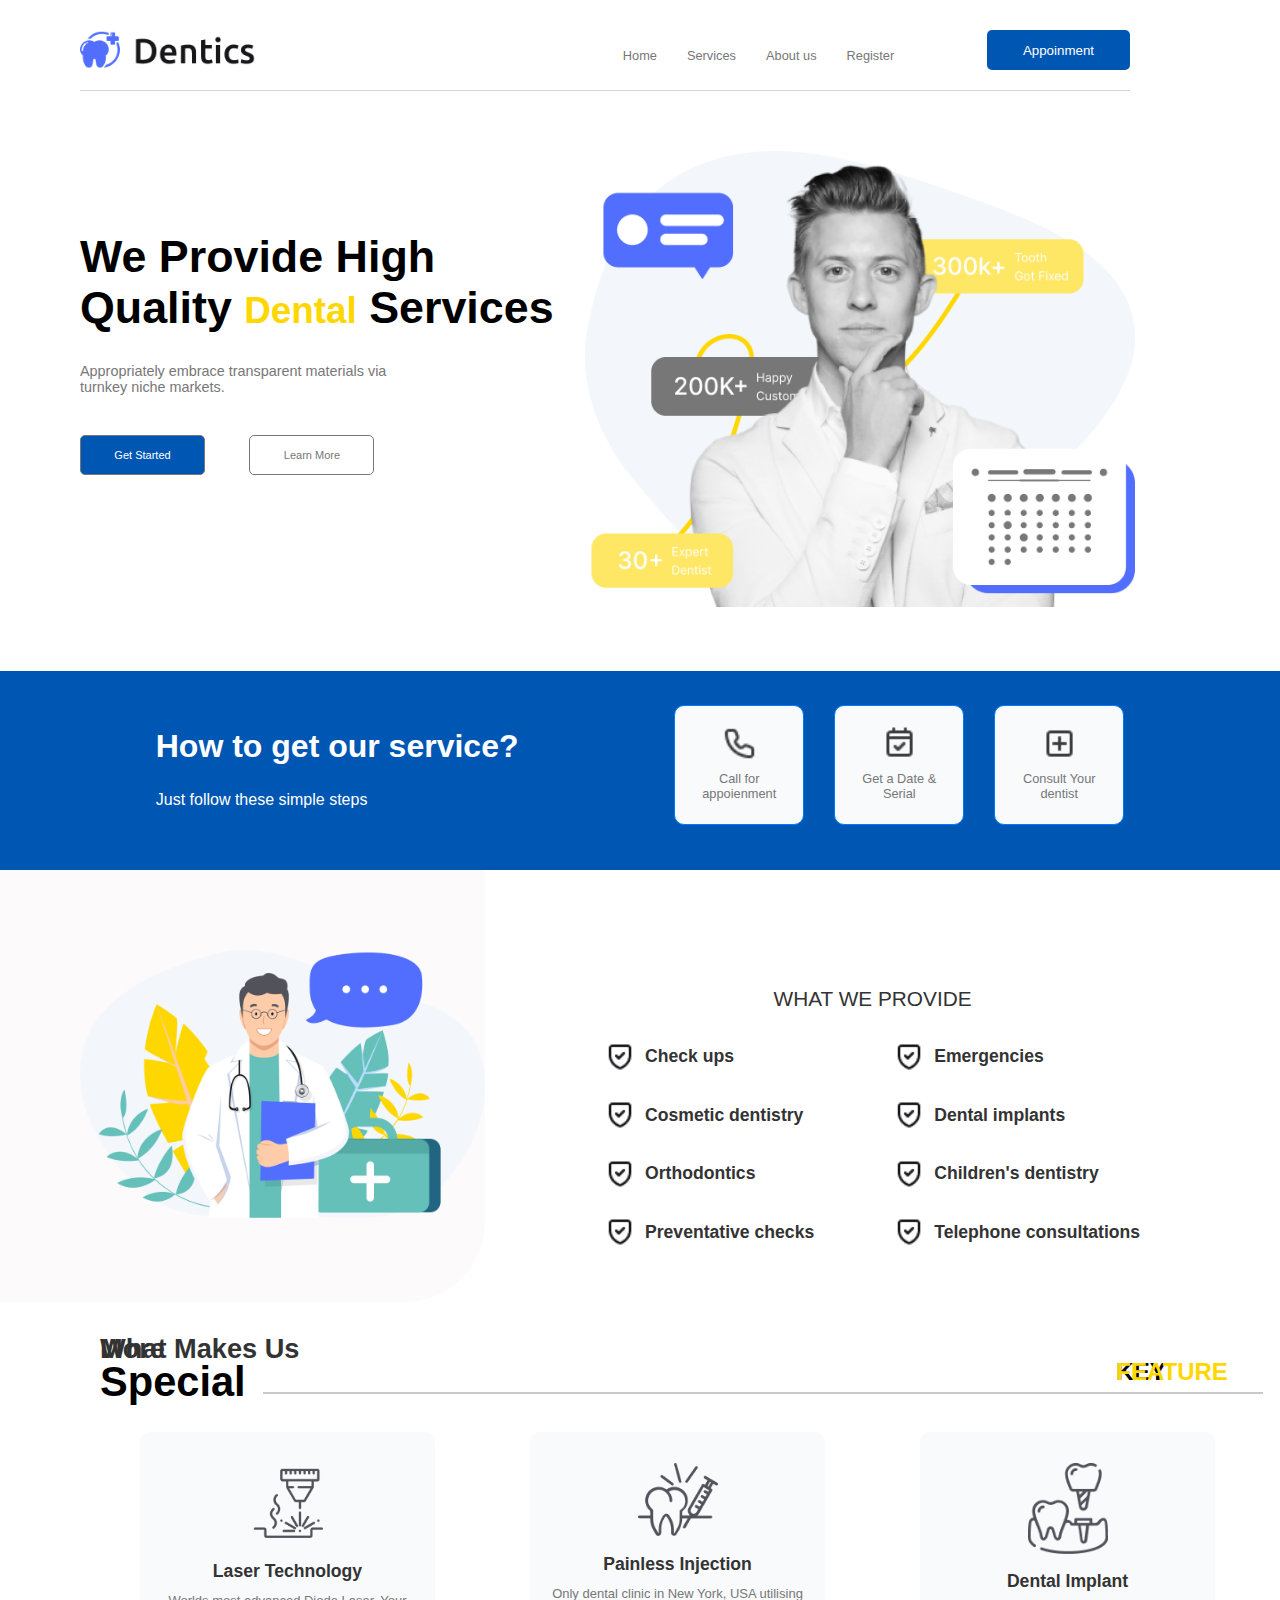
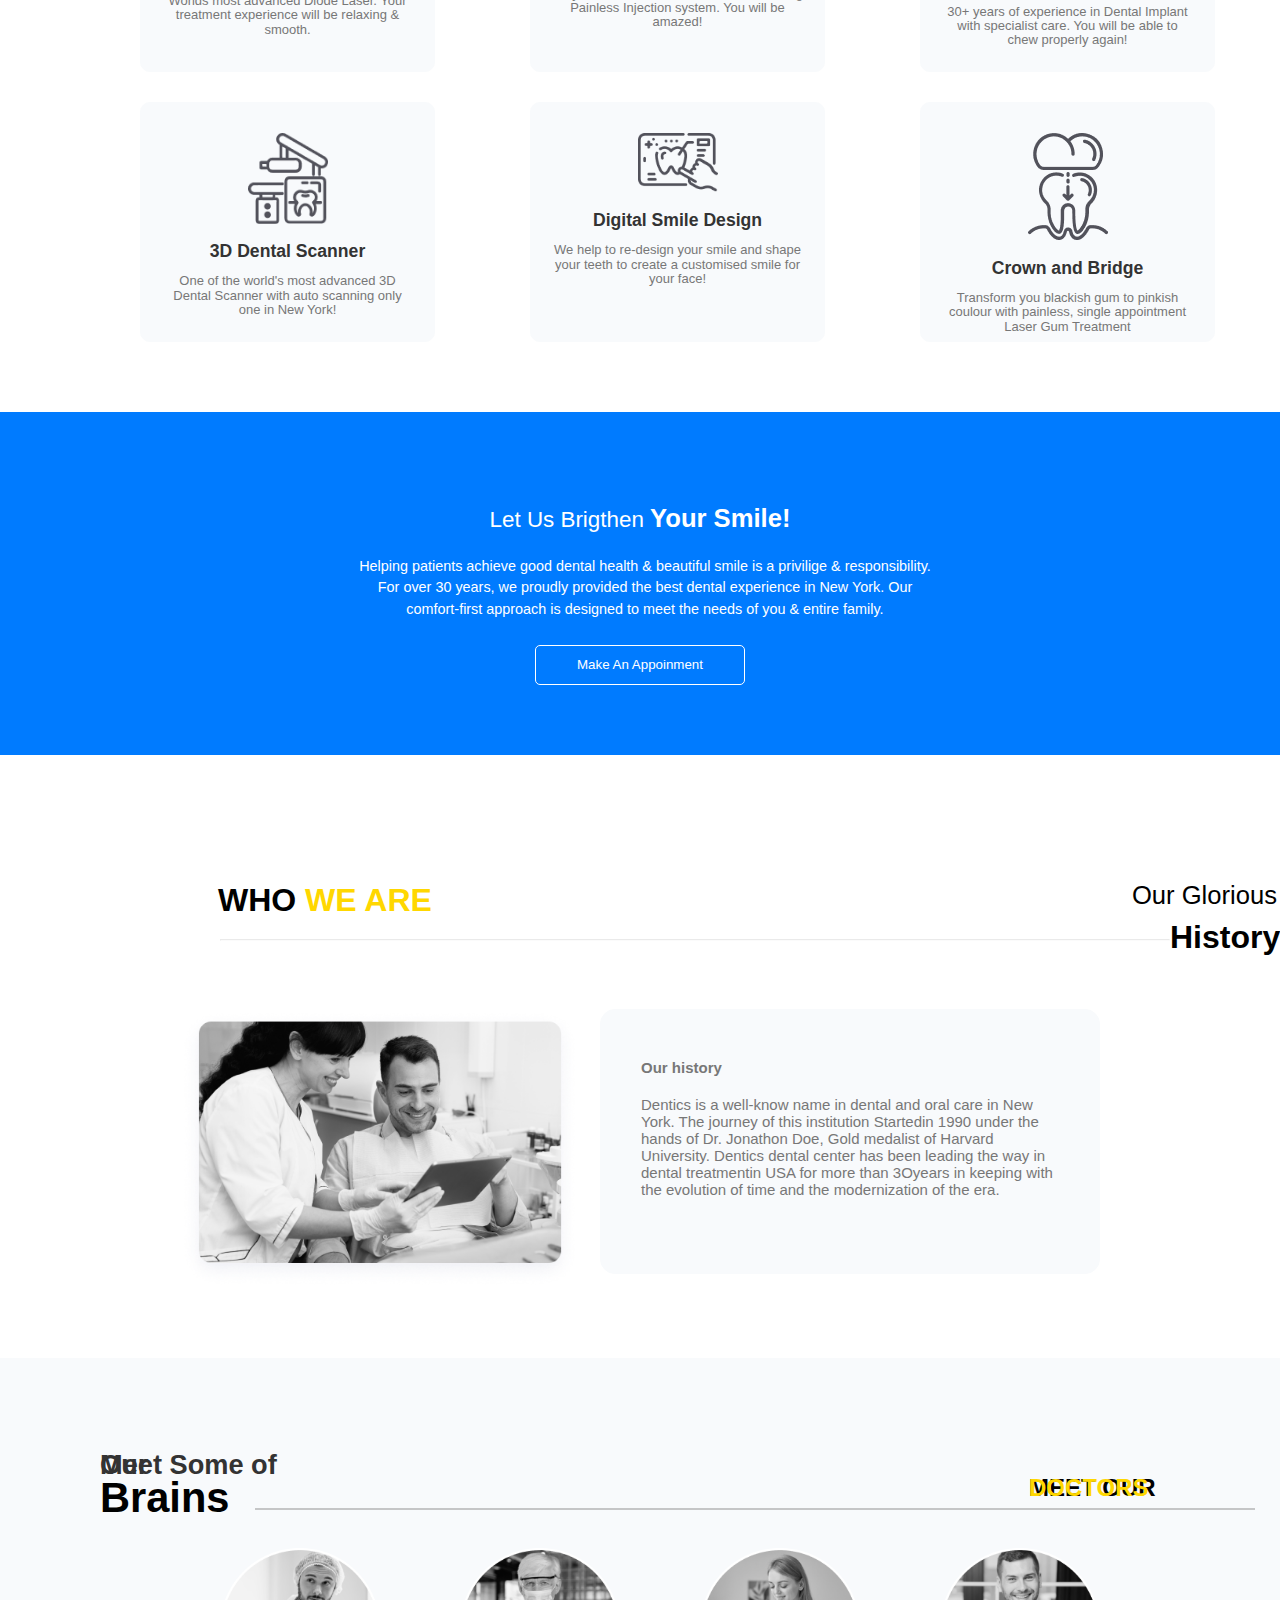
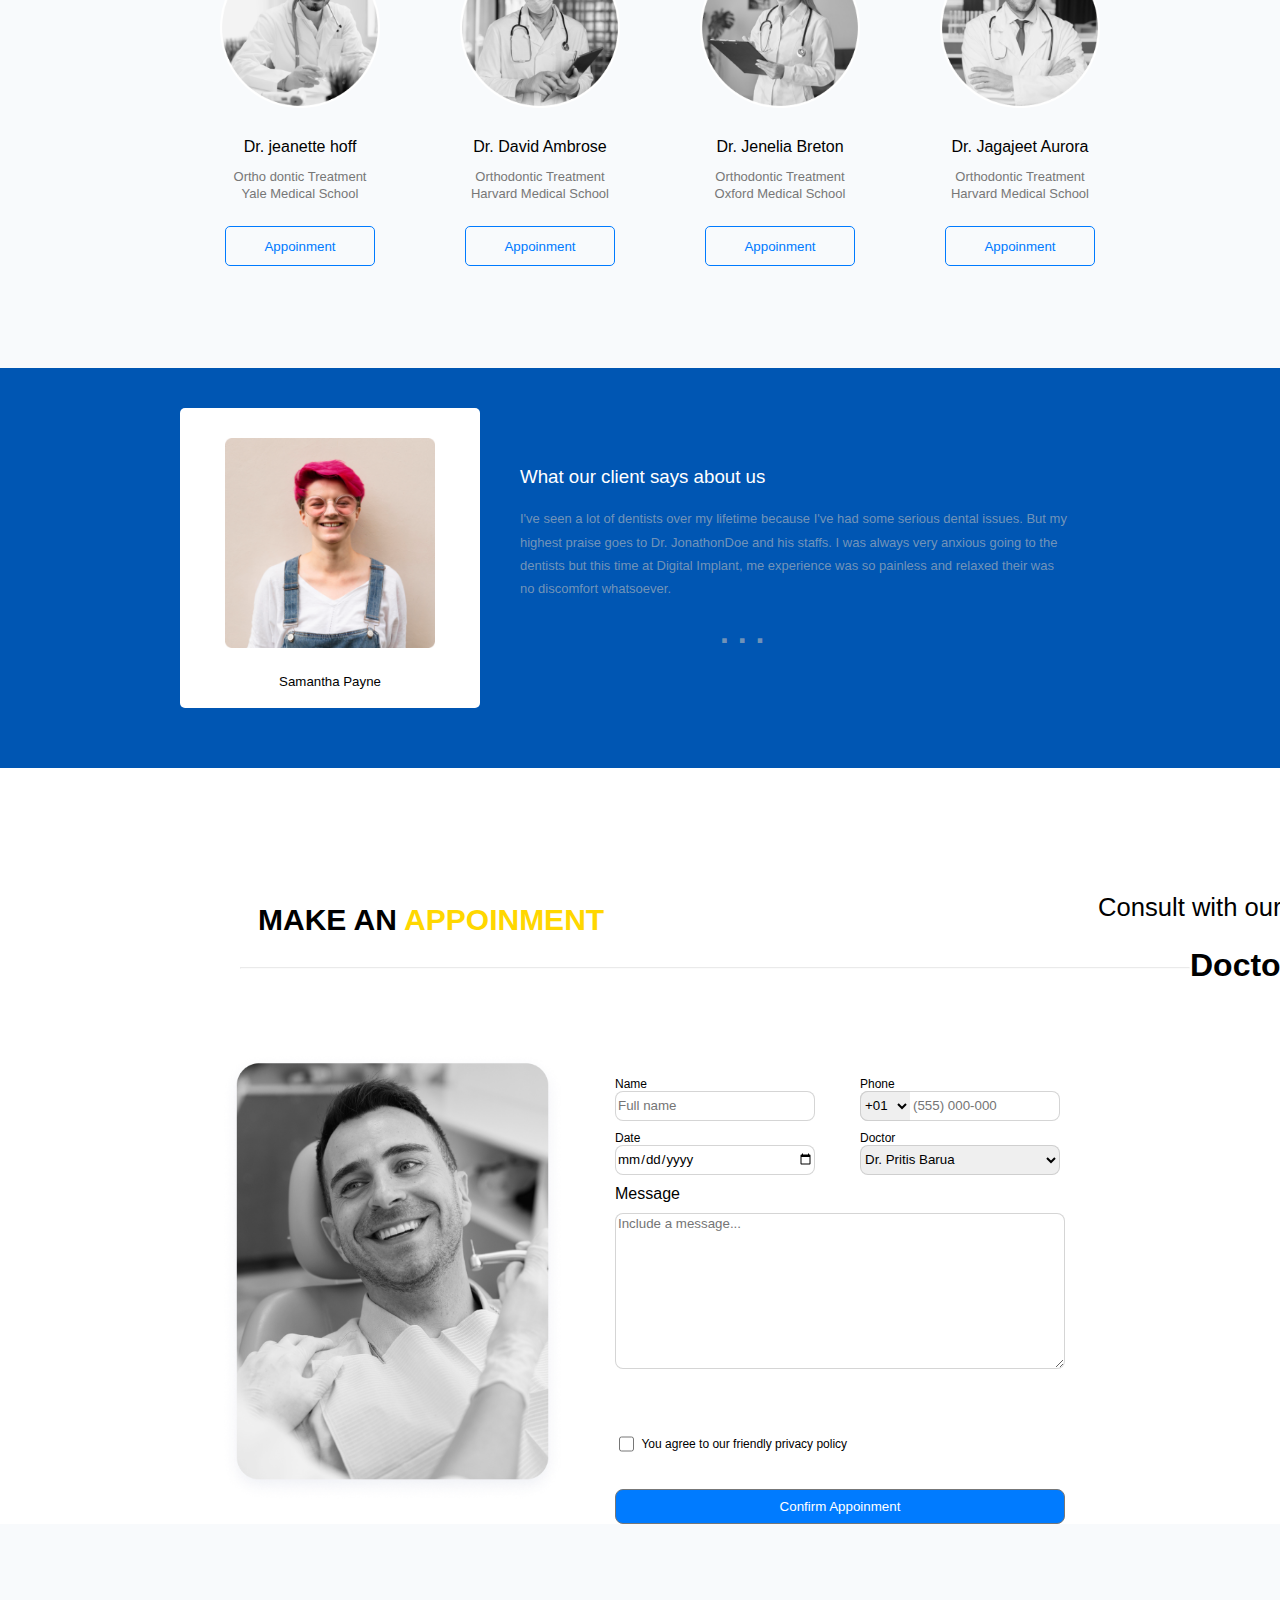
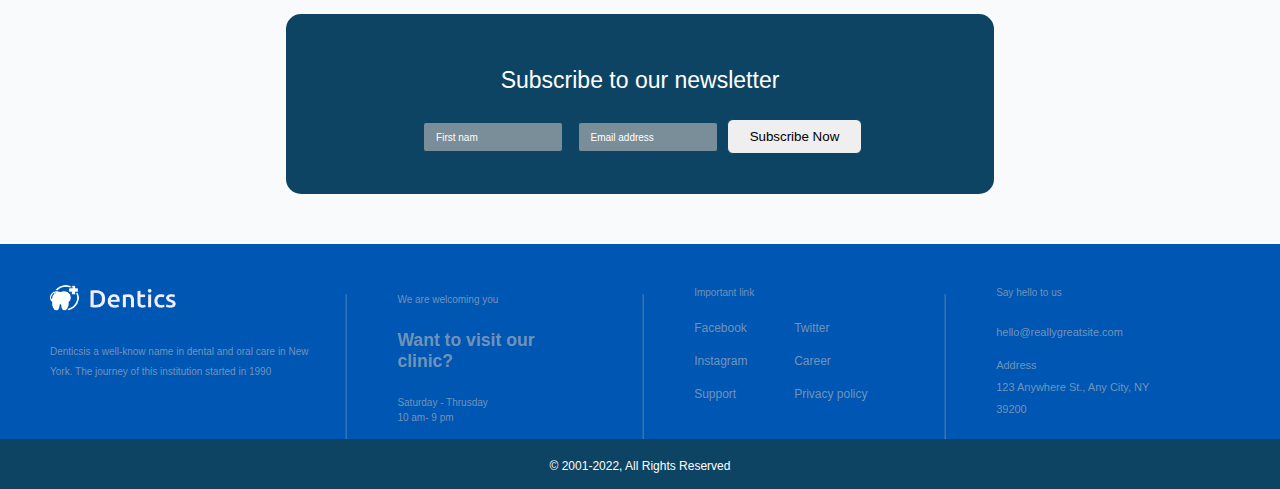
==== index.html @ ba7345a9 "css modified" ====
<!DOCTYPE html>
<html lang="en">
<head>
    <meta charset="UTF-8">
    <meta name="viewport" content="width=device-width, initial-scale=1.0">
    <title>Home</title>
    <link rel="stylesheet" href="CSS/style.css">
</head>
<body>
    <header id="head">
        <nav id="entete">
            <div class="logo">
                <img src="images/Logo.png" alt="">
            </div>
            <ul>
                <li><a href="">Home</a></li>
                <li><a href="">Services</a></li>
                <li><a href="">About us</a></li>
                <li><a href="">Register</a></li>
            </ul>
            <button class="appoienment">Appoinment</button>
        </nav>
    </header> 

    <section id="service">
        <div class="left">
            <h1>
                We Provide High <br> Quality <span>Dental</span> Services
            </h1>
            <p>Appropriately embrace transparent materials via <br>turnkey niche markets.</p>
            <div class="bttn">
                <button>Get Started</button>
                <button>Learn More</button>
            </div>
        </div>
        <div class="right">
            <img src="images/illustrationss.png" alt="">
        </div>
    </section>  

     <section id="get-service">
        <div class="title">
            <h2>How to get our service?</h2>
            <p>Just follow these simple steps</p>

        </div>
        <div class="links">
            <div><img src="images/Call.png" ><a href="">Call for appoienment</a></div>
            <div><img src="images/Date.png" ><a href="">Get a Date & Serial</a></div>
            <div><img src="images/Doctor-Consult.png" ><a href="">Consult Your dentist</a></div>
            
        </div>
    </section> 

    <section id="Provide">
        <div class="img">
            <img src="images/doctor.png" alt="">
        </div>
        
        <div class="provide">
            <h2>WHAT WE PROVIDE</h2>
            <div class="list">
                 <div class="element1"> <img src="/images/shield.png" ><p >Check ups</p></div>

               <div class="element2"><img src="/images/shield.png" ><p >Cosmetic dentistry</p></div>

               <div class="element3"><img src="/images/shield.png" alt=""><p >Orthodontics</p></div>

               <div class="element4"><img src="/images/shield.png" alt=""><p >Preventative checks</p></div>

               <div class="element5"><img src="/images/shield.png" alt=""><p >Emergencies</p></div>

               <div class="element6"><img src="/images/shield.png" alt=""> <p >Dental implants</p></div>
               <div class="element7"><img src="/images/shield.png" alt=""><p > Children's dentistry</p></div>
               <div class="element8"> <img src="/images/shield.png" alt=""><p >Telephone consultations</p></div>
                
            </div>
             
                
            
        </div>
    </section>  
 
    <section id="special">

        <div class="text">
            <h3>
                What Makes Us More
            </h3>
            <h2>
                KEY <span>FEATURE</span>
            </h2>

            </div>
            <div class="specials">
                <h3>
                    Special
                </h3> 
                <hr class="line"></hr>
            
            </div>
        
        </div> 
         <div class="elements" >
            <div class="tem item1">
                <img src="/images/laser.png" alt="">
                <h6>Laser Technology</h6>
                <p>Worlds most advanced Diode Laser.
                    Your treatment experience will be relaxing & smooth.
                </p>
            </div>
            <div class="tem item2">
                <img src="/images/painless.png" alt="">
                <h6>Painless Injection</h6>
                <p>Only dental clinic in New York, USA utilising Painless Injection system. You will be amazed! </p>
            </div>
            <div class="tem item3">
                <img src="/images/dental_implant.png" alt="">
                <h6>Dental Implant</h6>
                <p>30+ years of experience in Dental Implant with specialist care. You will be able to chew properly again!</p>
            </div>
            <div class="tem item4">
                <img src="/images/dental_scanner.png" alt="">
                <h6>3D Dental Scanner</h6>
                <p>One of the world's most advanced 3D Dental Scanner with auto scanning only one in New York!</p>
            </div>
            <div class=" tem item5">
                <img src="/images/digital_smile_design.png" alt="">
                <h6>Digital Smile Design</h6>
                <p>We help to re-design your smile and shape your teeth to create a customised smile for your face!</p>
            </div>
            <div class="tem item6">
                <img src="/images/crown.png" alt="">
                <h6>Crown and Bridge</h6>
                <p>Transform you blackish gum to pinkish coulour with painless, single appointment Laser Gum Treatment</p>
            </div>
        
    </section>  

 <section id="smile">
        <h3>Let Us Brigthen <span>Your Smile!</span></h3>
        <div class="">
            <p>
            Helping patients achieve good dental health & beautiful smile is a privilige & responsibility. For over 30 years, we proudly provided the best dental experience in New York. Our comfort-first approach is designed to meet the needs of you & entire family.
        </p>
        </div>
        
        <button>Make An Appoinment</button>
    </section> 
     <section id="history">
        <div class="title-hitory">
            <div class="first">
                <h2>WHO <span>WE ARE</span></h2>
                 <h3>Our Glorious </h3>
            </div>
            <div class="second">
                <hr/>
                <h3>
                 History
                </h3>
            </div>
            
        </div>
        <div class="our-history">
            <img src="/images/Close_up_smiley_patient_at_appointment.png" alt="">
            <div class="our">
                <h4>Our history</h4>
                <p>Dentics is a well-know name in dental and oral care in New York. The journey of this institution Startedin 1990 under the hands of Dr. Jonathon Doe, Gold medalist of Harvard University. Dentics dental center has been leading the way in dental treatmentin USA for more than 3Oyears in keeping with the evolution of time and the modernization of the era.</p>
            </div>
        </div>
    </section> 

   <section id="meet">
        <div id="special">
             <div class="text">
                <h3>
                    Meet Some of Our
                </h3>
                <h2 >
                    MEET OUR <span>DOCTORS</span>
                </h2>

        </div>
        <div class="specials">
             <h3>
                Brains
            </h3> 
            <hr class="line"></hr>
        </div>


        </div>
          
        <div class="doctor">
           <div> <img src="/images/Doctor01.png" alt="Dr. jeanette    hoff">
                <h5>Dr. jeanette    hoff</h5>
                <p>Ortho
                    dontic Treatment Yale Medical School</p>
                <button>Appoinment</button>
             </div>
             <div>
                 <img src="/images/Doctor02.png" alt="Dr. David Ambrose">
                 <h5>Dr. David Ambrose</h5>
                 <p>Orthodontic Treatment
                    Harvard Medical School
                 </p>
                 <button>Appoinment</button>

             </div>
             <div>
                <img src="/images/Doctor03.png" alt="Dr. Jenelia Breton">
                <h5>Dr. Jenelia Breton</h5>
                <p>
                    Orthodontic Treatment
                   Oxford Medical School 
                </p>
                <button>Appoinment</button>
             </div>
                <div>
                    <img src="/images/Doctor04.png" alt="Dr. Jagajeet Aurora">
                    <h5>Dr. Jagajeet Aurora</h5>
                    <p>
                        Orthodontic Treatment
                    Harvard Medical School
                    </p>
                    <button>Appoinment</button>
                </div>
            
        </div>
    </section> 
 
    <section id="client-says">
        <div class="image">
             <img src="/images/customer.png" alt="">
             <h5>Samantha Payne</h5>
        </div>
        <div class="desc">
            <h3>What our client says about us</h3>
            <p>
                I've seen a lot of dentists over my lifetime because I've had some serious dental issues. But my highest praise goes to Dr. JonathonDoe and his staffs. I was always very anxious going to the dentists but this time at Digital Implant, me experience was so painless and relaxed their was no discomfort whatsoever.
            </p>
            <span>. . .</span>
        </div>
       
    </section> 

     <section id="consult">
        <div id="history">
            <div class="title-hitory">
                <div class="first">
                    <h2
                    >MAKE AN <span>APPOINMENT</span></h2>
                     <h3>Consult with our </h3>
                </div>
                <div class="second">
                    <hr/>
                    <h3>
                     Doctor
                    </h3>
                </div>
                
            </div>
        
        </div> 

        <div class="consult-content">
            <img src="/images/contact.png" alt="">
            <form >
                <div>
                    <div>
                        <label for="name">Name</label>
                <input type="text" id="name" name="name" required placeholder="Full name">
                    </div>
                    <div>
                         <label for="phone">Phone</label>
                        <select class="tel">
                            <option value="+01" >+01</option>
                            <input type="tel" name="phone" id="phone" placeholder="(555) 000-000">
                        </select>
                    </div>
                    <div>
                        <label for="date">Date</label>
                        <input type="date" id="date" name="date" required>
                    </div>
                    <div><label for="doctor">Doctor</label>
                <select name="doctor" id="doctor">
                    <option value="Dr. Pritis Barua">Dr. Pritis Barua</option>
                </select>
            </div>
        </div>
                
                <label for="message">Message</label>
                <textarea name="message" id="message" cols="30" rows="10" placeholder="Include a message..."></textarea>
                <div class="policy">
                    <input type="checkbox" id="policy" name="policy">
                    <label for="policy">You agree to our friendly privacy policy</label>
                </div>
                
                <button>Confirm Appoinment</button>
                
            </form>
        </div>

    </section> 

    <section id="subscribe">
        <div class="subscribe">
            <h3>
                Subscribe to our newsletter
            </h3>
            <form >
                <input type="text" id="first-name" name="first-name" required placeholder="First nam">
                <input type="email" id="email" name="email" required placeholder="Email address">
                <button>Subscribe Now</button>
            </form>
        </div>
    </section> 
    <section id="foot">
        <div class="info">
            <div class="info-one">
                <img src="/images/Logo.png" />
                <p>Denticsis a well-know name in dental and oral care in New York. The journey of this institution started in 1990</p>
            </div>
            <hr/>
            <div class="info-two">
                <p>We are welcoming you</p>
                <h4>Want to visit our clinic?</h4>
                <p>Saturday - Thrusday <br> 10 am- 9 pm</p>
            </div>
            <hr>
            <div class="info-three">
                <h6>Important link</h6>
                <div class="linkss">
                    <a href="#">Facebook</a>
                    <a href="#">Twitter</a>
                    <a href="#">Instagram</a>
                    <a href="#">Career</a>
                    <a href="#">Support</a>
                    <a href="#">Privacy policy</a>
                </div>
            </div>
            <hr>
            <div class="info-fort">
                <h6>Say hello to us</h6>
                <p>hello@reallygreatsite.com</p>
                <p>
                    Address <br>
                    123 Anywhere St., Any City, NY 39200
                </p>
            </div>
        </div>
       
    </section>
    <footer class="foote">
                <p>© 2001-2022, All Rights Reserved</p>
    </footer>  
</body>
</html>
---- CSS/style.css ----
:root{
    --primary: #007bff;
    --lightprimary: #0056b3;
    --white: #ffffff;
    --silver: #bcbcbc9e;
    --defaultLinkColor: #333;
    --yellow: #FFD700;
    --muted: #777777;
    --whiteBG: #F8FAFC;
}

*{
    font-family: sans-serif;
    font-weight: 300;
    box-sizing: border-box;
    
}
a{
    text-decoration: none;
    
}
li{
    list-style: none;
}
body{
    overflow-x: hidden;
    margin:0;
    overflow-y: scroll;
} 
#head{
    border-bottom: 1px solid var(--silver);
    margin-right:150px ;
    margin-left: 80px;
}
#entete{
    
    display: flex;
    justify-content: space-between;
    margin-top: 30px;
    margin-bottom: 10px;
    
}

#entete .logo img{
    width: 180px;
}
#entete ul{
    margin-left: 200px;
    display: flex;
    
}

#entete ul li{
    
    margin-left: 30px;
}
#entete ul li a{

    font-size: 0.8rem;
    color: var(--muted);
}

#entete button{
    border: #007bff;
    height: 40px;
    border-radius: 5px ;
    width: 143px;
    color: var(--white);
   background-color: var(--lightprimary);
    
}

#entete button:hover{
    background-color:var(--primary) ;
    cursor: pointer;
}
/* #entete ul li a:visited{
    color: var(--lightprimary);
} */

#service{
    display: flex;
    margin-bottom: 60px;
    margin-top: 60px;
}

#service .left{
    margin-left: 80px;
    width: 50%;
    margin-top: 50px;
    
}
#service .left h1{
    font-family: Arial, Helvetica, sans-serif;
    font-size: 2.8rem;
    font-weight: bold;
    flex-wrap: wrap;
    margin-bottom: 30px;
   
}
#service .left h1 span{
    color: var(--yellow);
    font-family: Arial, Helvetica, sans-serif;
    font-size: 2.3rem;
    font-weight: bold;
    
}
#service .left  p{
    font-size: 0.9rem;
    color: var(--muted);
    margin-bottom: 40px;
}

#service .left .bttn button{
    width: 125px;
    height: 40px;
    margin-right: 40px;
    border-radius: 5px;
    border: 1px solid var(--muted);
}
#service .left .bttn button:first-child{
    background-color: var(--lightprimary);
    color: var(--white);
    font-size: 11px;
}
#service .left .bttn button:last-child{
    background-color: var(--white);
    font-size: 11px;
    color: var(--muted);
}
#service .right img{
    width: 550px;

}
#service .right {
    margin-right: 145px;
}
#service .left .bttn button:hover{
    background-color: var(--primary);
    cursor: pointer;
}
#service .left .bttn button:last-child:hover{
    color: var(--white);
    
}

#get-service{
   
    background-color: var(--lightprimary);
    margin: 0;
    width: 100%;
    display: flex;
    padding: 30px;
    justify-content: space-evenly;
    
    
}

#get-service .title{
    color: var(--white);
    left: 80px;
}

#get-service .title h2{
    font-size: 2rem;
    font-weight: bold;
}

#get-service .links {
    margin-top:4px ;
    display: flex;
    margin-bottom: 15px;
}
#get-service .links div{
    display: flex;
    flex-direction: column;
    position: relative;
    background-color: var(--whiteBG);
    border: 1px solid var(--primary);
    height: 120px;
    padding: 20px;
    width: 130px;
    margin-left: 30px;
    border: 1px solid var(--primary);
    border-radius: 10px;
    
    
}
#get-service .links div:hover{
    background-color: #c4cad1;
    cursor: pointer;
    
}

#get-service .links div img{
    width: 35px;
    align-self: center;
    margin-bottom: 10px;
}
#get-service .links div a{
    font-size: 0.8rem;
    text-align: center;
    color: var(--muted);
    
}

#Provide{
    display: flex ;
    
}
#Provide .img{
    
    background-color: #fcfafa;
    padding-top: 80px;
    
    padding-bottom: 80px;
    border-bottom-right-radius: 80px;
}

#Provide .img img{
   width: 405px;
   margin-left: 80px;
}
#Provide .list{
    display: grid;
    grid-template-columns: repeat(2, fr);
    grid-template-rows: repeat(4, fr);
    column-gap: 80px;
    row-gap: 10px;
}
.element1{
    grid-column: 1;
    grid-row: 1;
}
.element2{
    grid-column: 1;
    grid-row: 2;
}
.element3{
    grid-column: 1;
    grid-row: 3;
}
.element4{
    grid-column: 1;
    grid-row: 4;
}

.element5{
    grid-column: 2;
    grid-row: 1;
}
.element6{
    grid-column: 2;
    grid-row: 2;
}
.element7{
    grid-column: 2;
    grid-row: 3;
}
.element8{
    grid-column: 2;
    grid-row: 4;
}
.provide{
    margin-left: 120px;
    margin-top: 100px;
}
.provide h2{
    text-align: center;
    font-size: 1.3rem;
    font-weight: 450;
    color: var(--defaultLinkColor);
}
.provide .list div{
    display: flex;
    
}
.provide .list div img{
    width: 30px;
    height: 30px;
    margin-top: 13px;
    
}
.provide .list div p{
    margin-left: 10px;
    margin-bottom: 10px;
    font-weight: 550;
    font-size: 1.1rem;
    color: var(--defaultLinkColor);
    
}


#special{
    
    line-height: 0;
    margin: 20px 0px 0 100px ;
}
#special .text h3{
    margin-bottom: 0;
    font-size: 1.7rem;
    font-weight: 550;
    color:var(--defaultLinkColor) ;
}

#special .text{
    position: relative;
    display: flex;
    padding-bottom: 0;
    
}
#special .text h2{
    font-weight: bold;
    margin-left: 750px;
    margin-top: 50px;
    margin-bottom: 0;
}
#meet #special .text h2{
    margin-left: 698px;
}
#special .text h2 span{
    color: var(--yellow);
    font-weight: bold;
}

#special .specials{
    display: flex;
    flex-direction: row;
} 


 #special  .line{
    position: relative;
    border: 1px solid var(--muted);
    opacity: 0.4;
    width: 1000px;
    
    
    margin-top: 20px;
    z-index: 1000;
    height: 1px;
    
}
.specials h3{
    font-weight: bold;
    margin-top: 10px;
    margin-bottom: 50px;
    font-size: 2.6rem;
   
} 


.elements{
    display: grid;
    grid-template-columns: repeat(3, 1fr);
    grid-template-rows: repeat(2, 1fr);
    column-gap: 30px;
    row-gap: 30px;
    margin-left: 40px;
    margin-bottom: 70px;
}
.elements .tem{
    border: 1px solid var(--whiteBG);
    background-color: var(--whiteBG);
    border-radius: 10px;
    text-align: center;
    padding: 20px;
    width: 295px;
    height: 240px;
    line-height: 1.1;
}
.elements .tem img{
    width: 80px;
    margin-top: 10px;
    

}
.elements .tem h6{
    font-weight: 600;
    font-size: 1.1rem;
    color: var(--defaultLinkColor);
    margin: 9px;
    margin-top: 15px;

}

.elements .tem p{
    font-size: 13px;
    color: var(--muted);
}

#smile{
    background-color: var(--primary);
    margin: 0;
    text-align: center;
    padding: 70px;
}

#smile h3{
    font-size: 1.4rem;
    color: var(--white);
    font-weight: 200;
}
#smile h3 span{
    font-size: 1.6rem;
    font-weight: bold;
}
#smile div{
     
     width: 590px;
    margin-left: 280px;
}

#smile p{
    line-height: 1.5;
    font-size: 0.9rem;
    color: var(--white);
}
#smile button{
    color: var(--white);
    height: 40px;
    width: 210px;
    border: 1px solid var(--white);
    background-color: var(--primary);
    border-radius: 5px;
    margin-top: 10px;
}
#smile button:hover{
    background-color: var(--lightprimary);
    cursor: pointer;
}
#history{
    margin: 100px 0 0px 80px;
    margin-bottom: 70px;
}
#history hr{
    margin-left: 140px;
    margin-top: 20px;
    margin-bottom: 20px;
    width: 950px ;
    height: 2px;
}

.title-hitory{
    margin-bottom: 0;
}
.title-hitory .first{
    margin-left: 138px;
    margin-bottom: 0;
    display: inline-flex;
    
    justify-content: space-between;
}
.title-hitory .first span{
    color: var(--yellow);
    font-weight: 600;
}
.title-hitory .first h2{
    font-size: 2rem;
    font-weight: 600;
    margin-bottom:0 ;
    
}
.title-hitory .first h3{
   font-size: 1.6rem;
    margin-bottom: 0;
    margin-left: 700px;
}
.title-hitory .second{
    display: inline-flex;
    margin-bottom: 0;
    height: 90px;
   
}
.title-hitory .second h3{
    margin-top: 0;
    margin-bottom: 180px;
    font-size: 2rem;
    font-weight: 600;
    position: relative;
}

.our-history{
    display: flex;
    
    justify-content: space-evenly;
}
.our-history img{
    width: 400px;
}

.our-history .our{
    border: 1px solid var(--whiteBG);
    padding: 40px;
    padding-top: 30px;
    background-color: var(--whiteBG);
    width: 500px;
    border-radius: 15px;
    height: 265px;
    position: relative;
   right: 80px;
   
}
.our-history .our h4{
    font-weight: 600;
}

.our-history .our{
    font-size: 15px;
    color: var(--muted);
}
#meet{
    background-color: var(--whiteBG);
    height: 500px;
    padding-top: 60px;
    padding-bottom: 550px;
}

#meet .doctor{
    display: flex;
    margin-left: 140px;
    margin-right: 130px;

}

#meet .doctor div{
    text-align: center;
    width: 160px;
    margin-left: 80px;
    
}

#meet .doctor div img{
    width: 160px;
}

#meet .doctor div h5{
    font-size: 1rem;
    margin-bottom: 0;
}
#meet .doctor div p{
    font-size: 13px;
    color: var(--muted);
    line-height: 1.3;
}

#meet .doctor div button{
    color: var(--primary);
    height: 40px;
    width: 150px;
    border: 1px solid var(--primary);
    background-color: var(--whiteBG);
    border-radius: 5px;
    margin-top: 10px;
}
#meet .doctor div button:hover{
    background-color: var(--lightprimary);
    color: white;
}

#client-says{
    background-color: var(--lightprimary);
    margin: 0;
    display: flex;
    height: 400px;
    padding-top: 40px;
    padding-left: 180px;
    padding-right: 130px;
}
#client-says .image{
    text-align: center;
    padding: 30px;
    background-color: var(--white);
    width: 300px;
    height: 300px;
    border-radius: 5px;
}
#client-says div img{
    width: 210px;
}

#client-says .desc{
    width: 550px;
    margin-left: 40px;
    color: var(--white);
    margin-top: 40px;
}
#client-says .desc p{
    line-height: 180%;
    font-size: small;
    color: var(--silver);
}
#client-says .desc span{
    position: relative;
    margin-left:200px;
    font-size: 2rem;
    font-weight: 600;
    color: var(--silver);
}
.tittle .text{
    display: flex;
    justify-content: space-between;
}
#consult{
    margin-left: 100px;
}
#consult #history{
    margin-left: 0px;
    margin-bottom: 0;
}

#consult .first h2{
    font-size: 30px;
    margin-left: 10px;
    margin-bottom: 0;
    padding: 10px;
    width: 450px;
}
#consult .first h3{
    margin-left: 400px;
    width: 280px;
    margin-bottom: 0;
    margin-right: 50px;
}

.consult-content{
    margin-top: 0;
    display: flex;
    margin-left: 120px;
    
    
}

.consult-content img{
    width: 345px;
    height: 450px;
    margin-top: 15px;
}

.consult-content form{
    display: flex;
    flex-direction: column;
    margin-left: 50px;
    margin-top: 40px;
}

.consult-content form div{
    display: grid;
    grid-template-columns: repeat(2, 1fr);
    grid-template-rows: repeat(2, 1fr);
    column-gap: 40px;
}
.consult-content form div div{
    display: flex;
    flex-direction: column;
}
#phone{
    position: absolute;
     margin-top: 14px;
}
.tel{
    width: 50px;
    z-index: 1000;
    border-right: none;
    border-top-right-radius: 0;
    border-bottom-right-radius: 0;
   
}
.consult-content form div  #phone::placeholder{
    padding-left: 50px;
    
    
}
.consult-content form div  #phone{
    width: 200px;
}
.consult-content form div  input, select{
    width: 200px;
    height: 30px;
    border-radius: 8px;
    border: 1px solid var(--silver);
    margin-bottom: 10px;
    
}
.consult-content form div div label{
    font-size: 12px;
}
.consult-content form textarea{
    width: 450px;
    border-radius: 8px;
    border: 1px solid var(--silver);
    margin-top: 10px;
}
.consult-content form .policy{
    display: inline;
   
    margin-bottom: 20px;

}
#policy{
    width: 15px;
    margin-top: 60px;
}
.consult-content form .policy label{
    font-size: 12px;
    margin-bottom: 40px;
    position: relative;
    bottom: 11px;

}

.consult-content form button{
    height: 35px;
    border-radius: 8px;
    border: 1px solid var(--muted);
    color: var(--white);
    background-color: var(--primary);

}
.consult-content form button:hover{
    background-color: var(--lightprimary);
}

#subscribe{
    margin: 0;
    text-align: center;
    background-color: var(--whiteBG);
    padding: 50px;
}

.subscribe{
    width: 60% ;
    padding-top:30px ;
    padding-bottom: 50px;
    padding-left: 100px;
    padding-right: 100px;
    background-color: rgb(14, 68, 99);
    align-items: center;
    margin-left: 20%;
    height: 180px;
    margin-top: 40px;
    border-radius: 15px;
    color: var(--white);
    
}
.subscribe h3{
    font-size: 23px;
}

.subscribe form input{
    width: 140px;
    height: 30px;
    border: 1px solid rgb(14, 68, 99);
    border-radius: 3px;
    margin: 5px;
    background-color: var(--silver);
}
.subscribe form input::placeholder{
    font-size: 10px;
    color: white;
    padding-left: 10px;
}
.subscribe form button{
    width: 135px;
    height: 35px;
    border-radius: 6px;
    border: 1px solid rgb(14, 68, 99);

}
.subscribe form button:hover{
    background-color: #777777;
}
#foot{
    color: var(--silver);
    padding-left: 50px;
    padding-right: 50px;
    margin: 0;
    
    background-color: var(--lightprimary);
}
#foot .info{
    display: flex;
}
#foot .info .info-one{
    padding-top: 40px;
    width: 300px;
    display: flex;
    flex-direction: column;
}
#foot .info .info-one img{
    margin-bottom: 20px;
    width: 130px;
    filter: brightness(10);
}

#foot .info .info-one p{
    font-size: 10px;
    margin-right: 35px;
    color: var(--silver);
    line-height: 2;
}
hr{
    opacity: 0.2;
    height: 145px;
    margin-bottom: 0;
    margin-top: 50px;
}

#foot .info .info-two{
    padding-left: 50px;
    padding-right: 50px;
    padding-top: 38px;
}

#foot .info .info-two p{
    font-size: 10px;
    line-height: 1.5;
    color: var(--silver);
}

#foot .info .info-two h4{
    font-size: 1.1rem;
    font-weight: bold;
}

#foot .info .info-three{
    padding-top: 20px;
    padding-left: 50px;
    padding-right: 50px;
}
#foot .info .info-three h6{
    font-size: 10px;
}

#foot .info .info-three .linkss{
    height: 80px;
    display: grid;
    grid-template-columns: repeat(2, 1fr);
    grid-template-rows: repeat(2, 1fr);
}
#foot .info .info-three .linkss a{
    color: var(--silver);
    font-size: 12px;
    width: 100px;
    row-gap: 10px;
}

#foot .info .info-fort{
    padding-top: 20px;
    padding-left: 50px;
    padding-right: 50px;
    
}
#foot .info .info-fort p{
    font-size: 11px;
    line-height: 2;
}
#foot .info .info-fort h6{
    font-size: 10px;
}

.foote{
    background-color: rgb(14, 68, 99) ;
    margin: 0;
    width: 100%;
    text-align: center;
    padding: 8px;
    height: 50px;
    color: white;
    font-size: 12px;
}
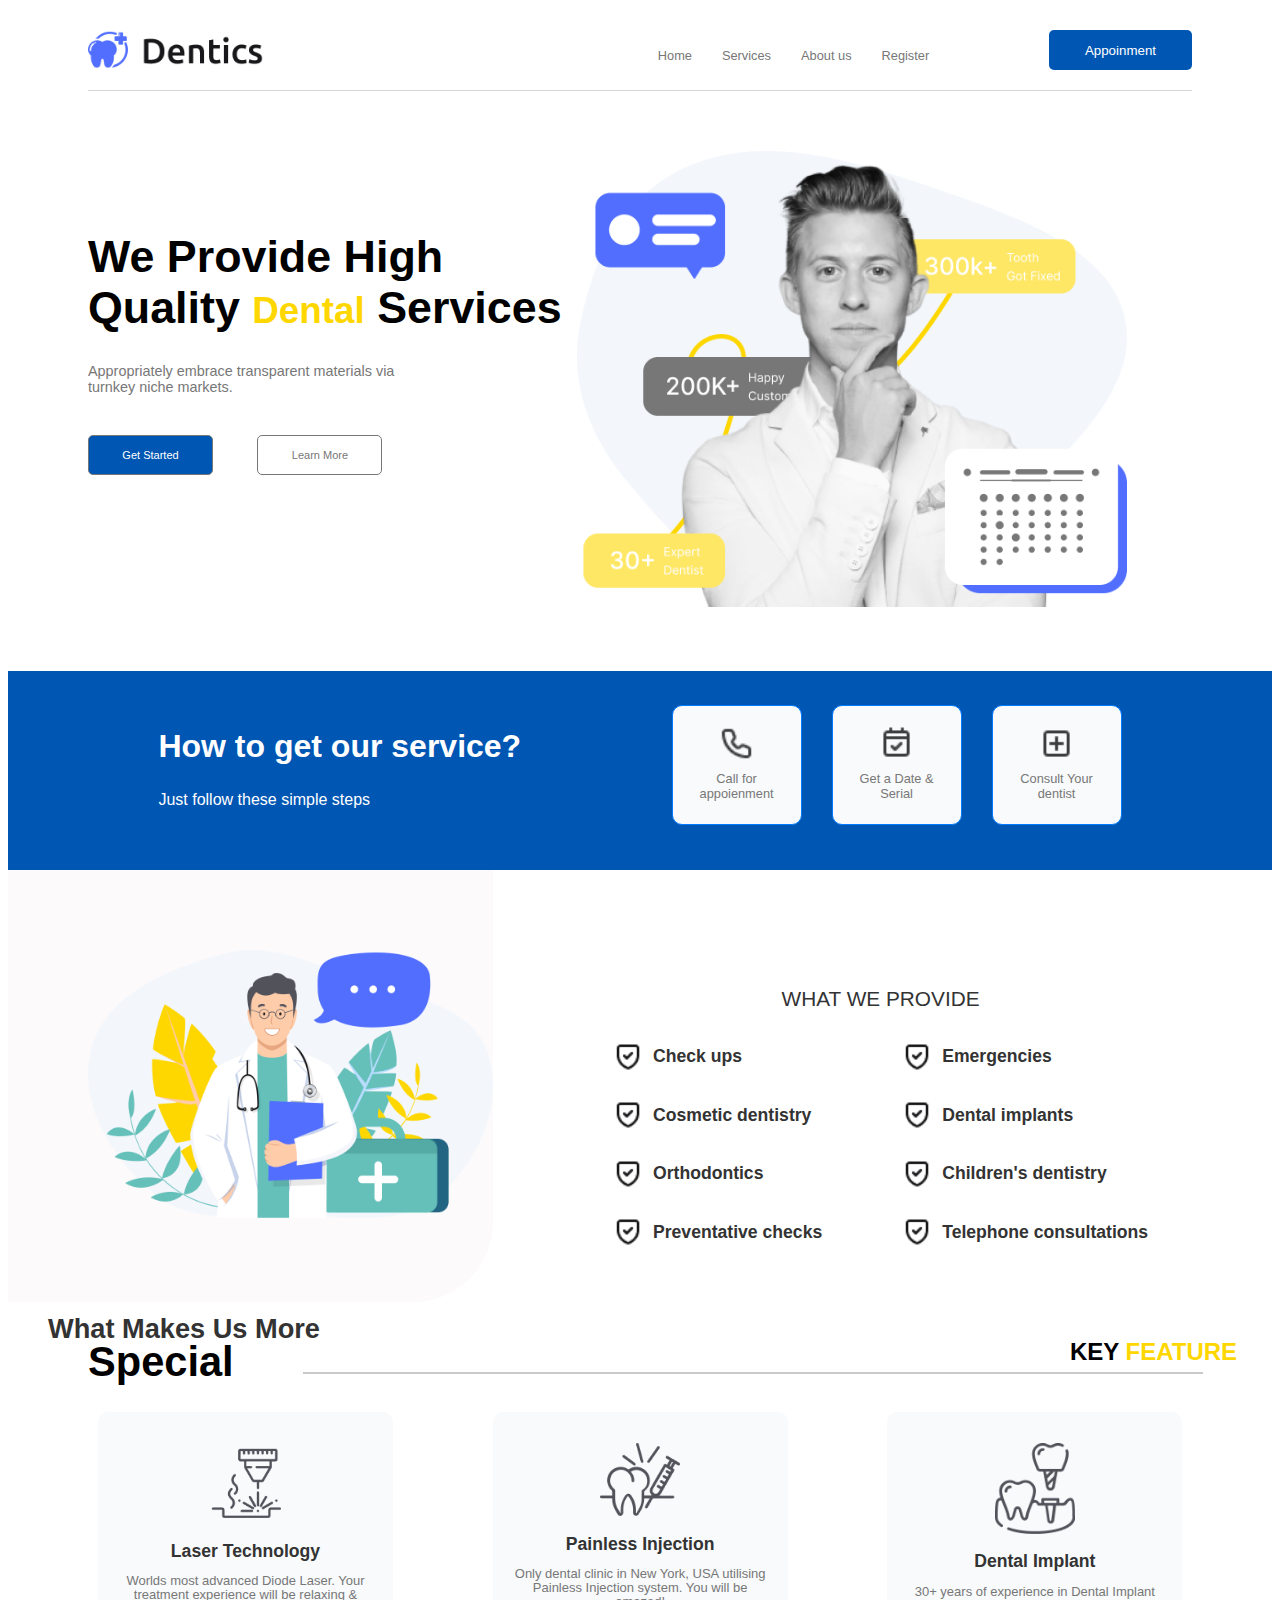
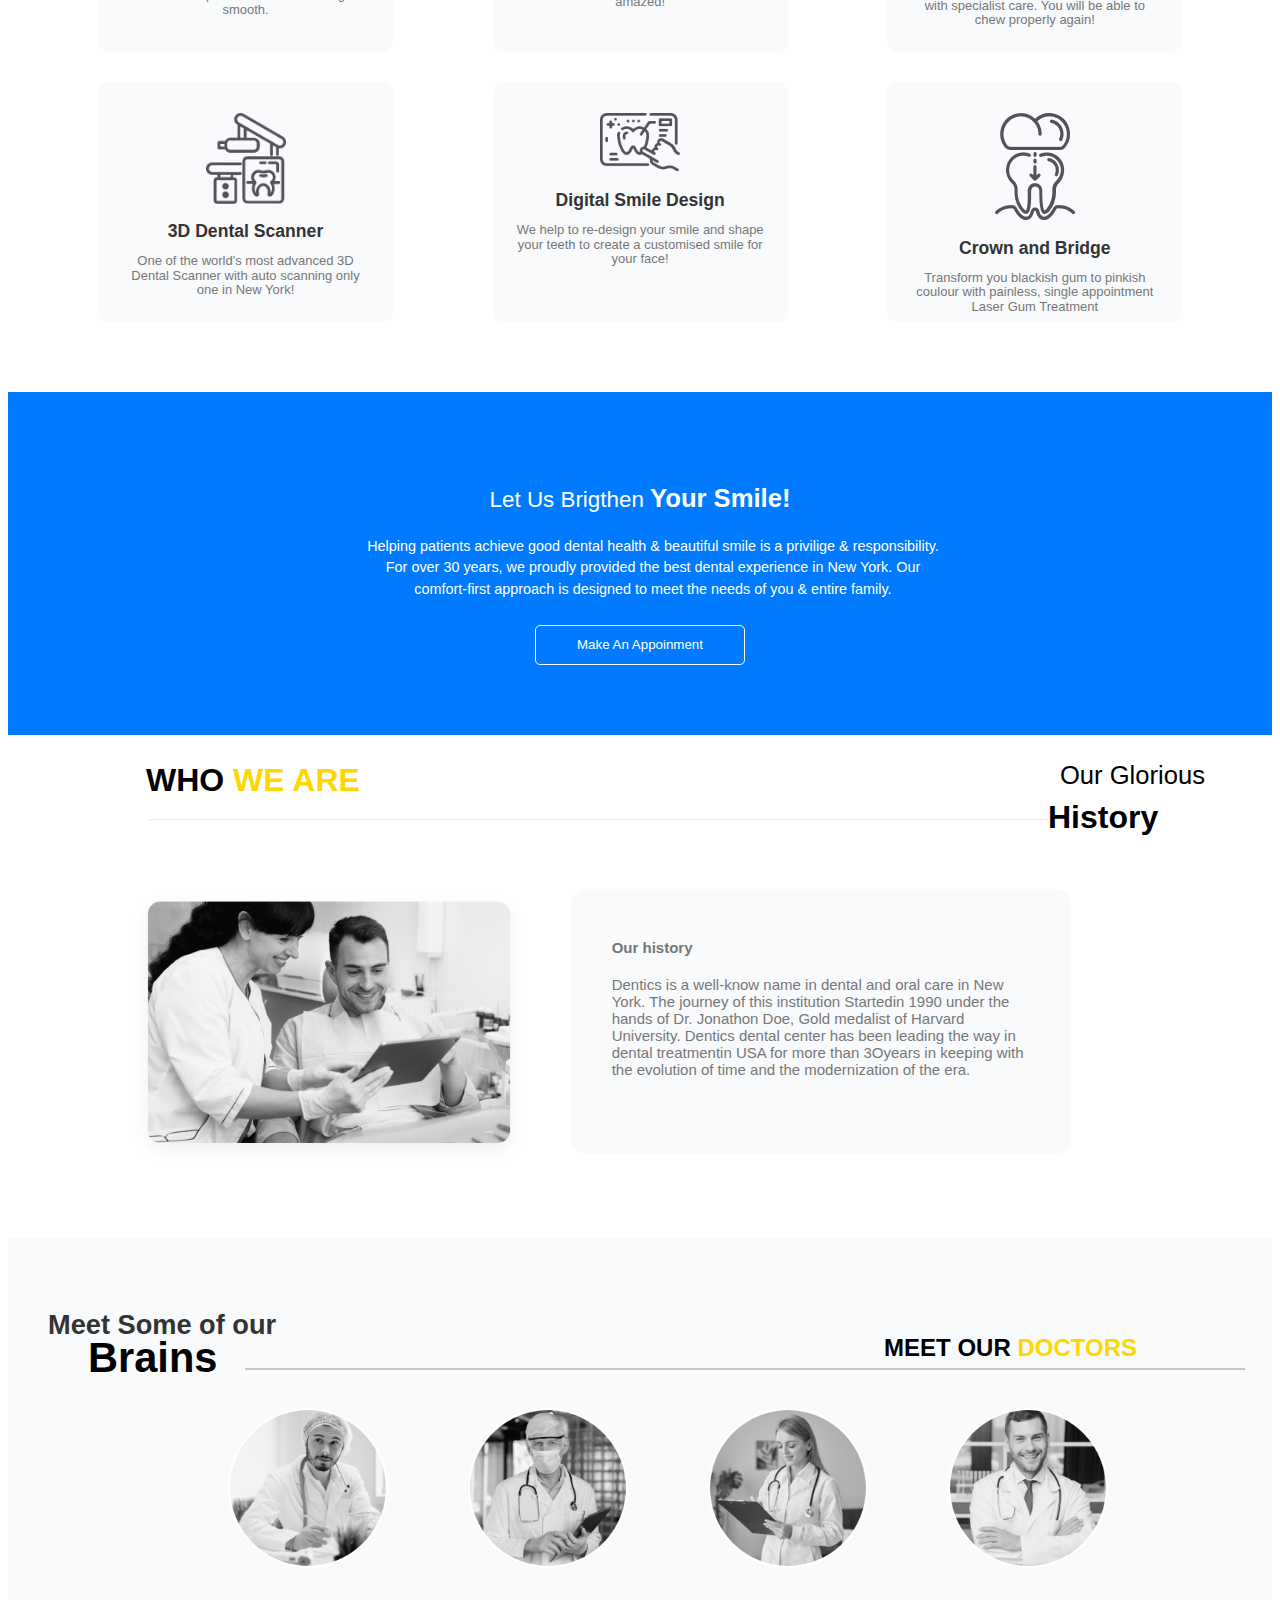
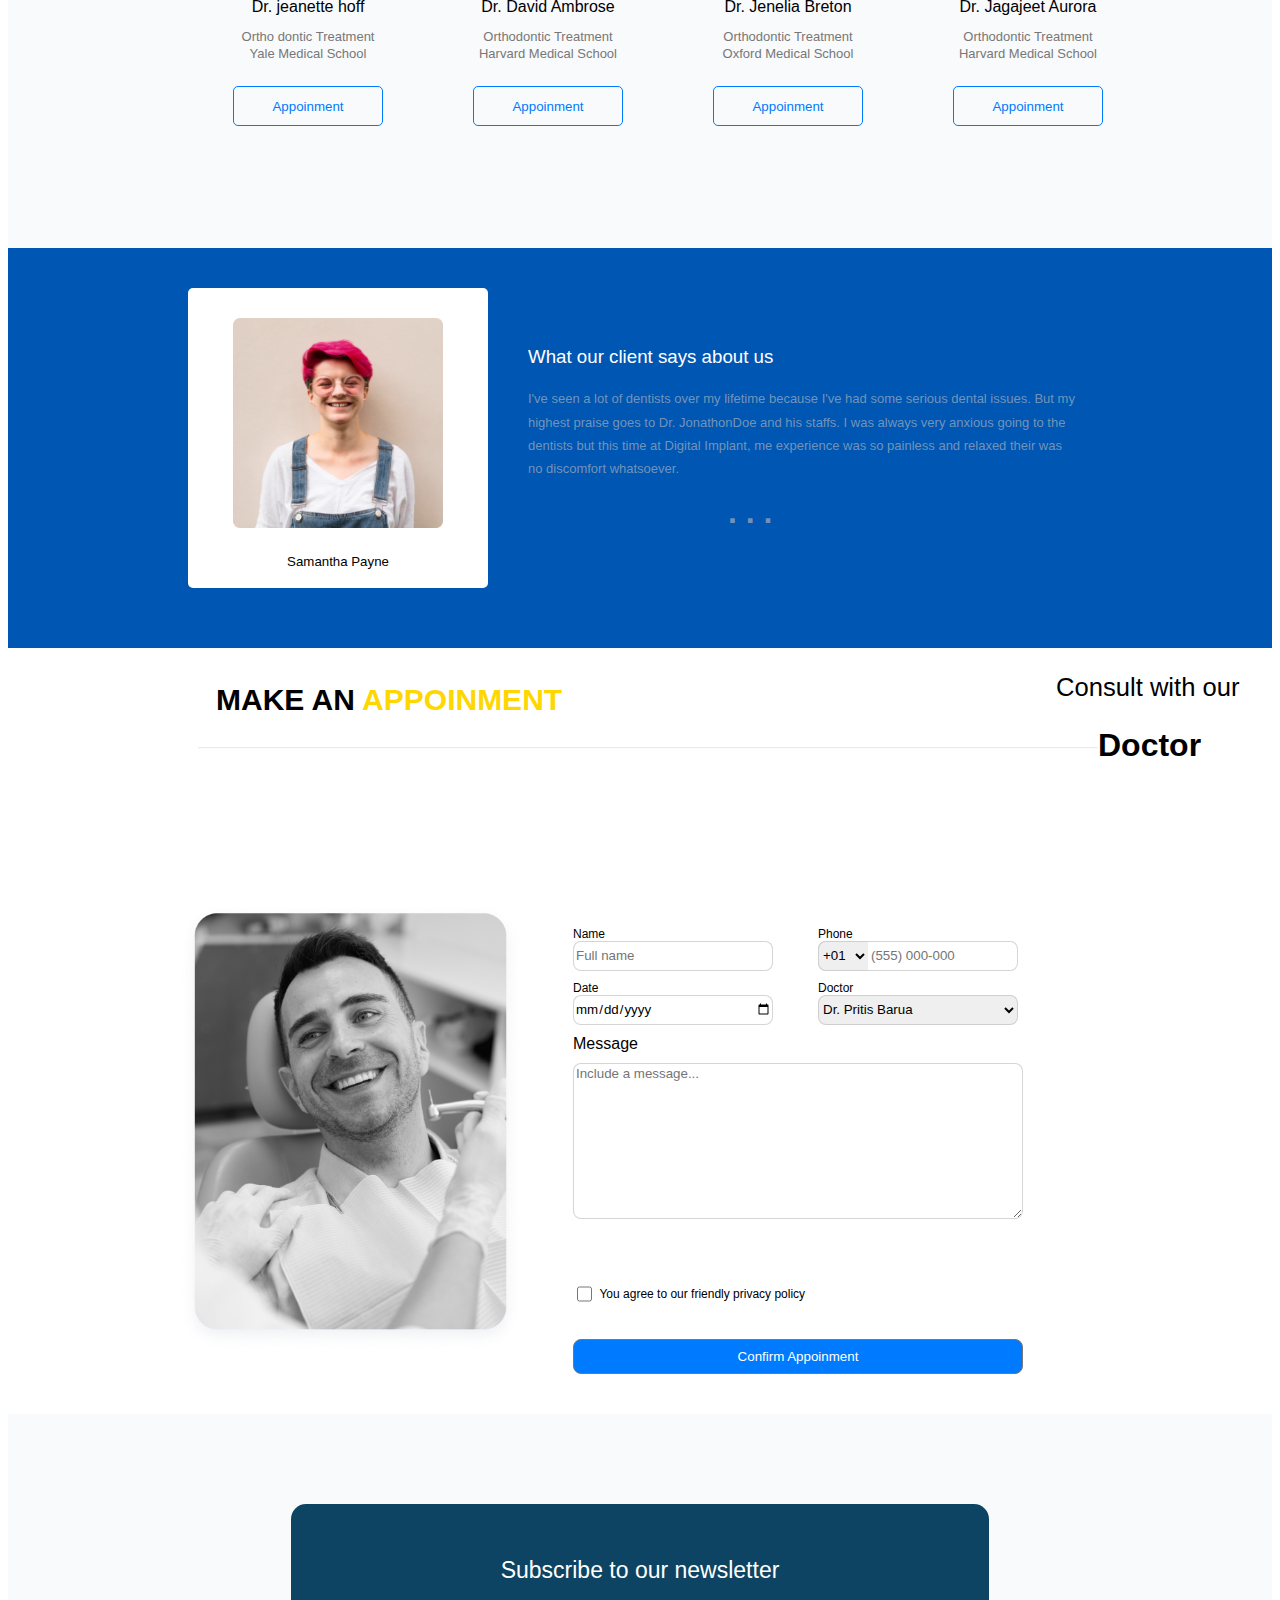
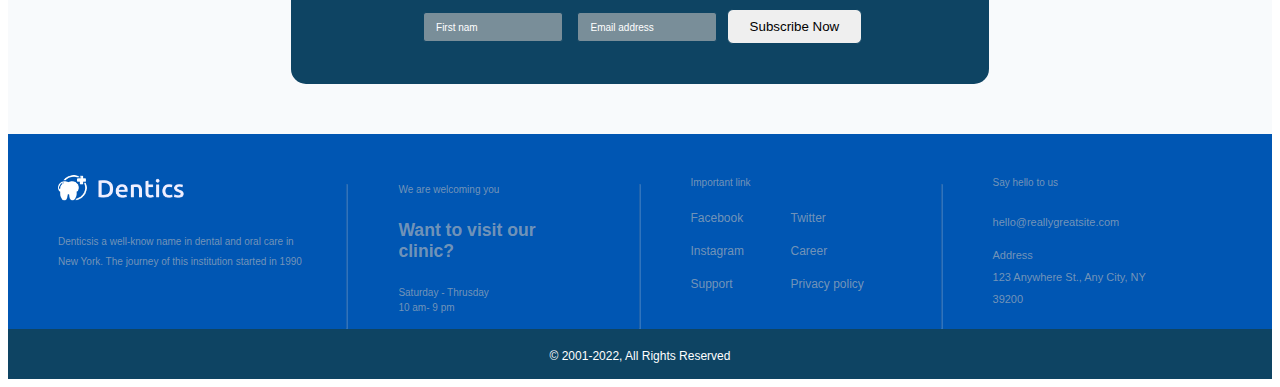
==== commit 5ea4e81c: "rectifications" ====
--- a/index.html
+++ b/index.html
@@ -11,13 +11,13 @@
     <header id="head">
         <nav id="entete">
             <div class="logo">
-                <img src="images/Logo.png" alt="">
+                <img src="images/Logo.png" >
             </div>
             <ul>
-                <li><a href="">Home</a></li>
-                <li><a href="">Services</a></li>
-                <li><a href="">About us</a></li>
-                <li><a href="">Register</a></li>
+                <li><a >Home</a></li>
+                <li><a >Services</a></li>
+                <li><a >About us</a></li>
+                <li><a >Register</a></li>
             </ul>
             <button class="appoienment">Appoinment</button>
         </nav>
@@ -26,7 +26,7 @@
     <section id="service">
         <div class="left">
             <h1>
-                We Provide High <br> Quality <span>Dental</span> Services
+                We Provide High  Quality <span>Dental</span> Services
             </h1>
             <p>Appropriately embrace transparent materials via <br>turnkey niche markets.</p>
             <div class="bttn">
@@ -35,7 +35,7 @@
             </div>
         </div>
         <div class="right">
-            <img src="images/illustrationss.png" alt="">
+            <img src="images/illustrationss.png" >
         </div>
     </section>  
 
@@ -46,16 +46,16 @@
 
         </div>
         <div class="links">
-            <div><img src="images/Call.png" ><a href="">Call for appoienment</a></div>
-            <div><img src="images/Date.png" ><a href="">Get a Date & Serial</a></div>
-            <div><img src="images/Doctor-Consult.png" ><a href="">Consult Your dentist</a></div>
+            <div><img src="images/Call.png" ><a >Call for appoienment</a></div>
+            <div><img src="images/Date.png" ><a >Get a Date & Serial</a></div>
+            <div><img src="images/Doctor-Consult.png" ><a >Consult Your dentist</a></div>
             
         </div>
     </section> 
 
     <section id="Provide">
         <div class="img">
-            <img src="images/doctor.png" alt="">
+            <img src="images/doctor.png" >
         </div>
         
         <div class="provide">
@@ -65,15 +65,15 @@
 
                <div class="element2"><img src="/images/shield.png" ><p >Cosmetic dentistry</p></div>
 
-               <div class="element3"><img src="/images/shield.png" alt=""><p >Orthodontics</p></div>
-
-               <div class="element4"><img src="/images/shield.png" alt=""><p >Preventative checks</p></div>
-
-               <div class="element5"><img src="/images/shield.png" alt=""><p >Emergencies</p></div>
-
-               <div class="element6"><img src="/images/shield.png" alt=""> <p >Dental implants</p></div>
-               <div class="element7"><img src="/images/shield.png" alt=""><p > Children's dentistry</p></div>
-               <div class="element8"> <img src="/images/shield.png" alt=""><p >Telephone consultations</p></div>
+               <div class="element3"><img src="/images/shield.png" ><p >Orthodontics</p></div>
+
+               <div class="element4"><img src="/images/shield.png" ><p >Preventative checks</p></div>
+
+               <div class="element5"><img src="/images/shield.png" ><p >Emergencies</p></div>
+
+               <div class="element6"><img src="/images/shield.png" > <p >Dental implants</p></div>
+               <div class="element7"><img src="/images/shield.png" ><p > Children's dentistry</p></div>
+               <div class="element8"> <img src="/images/shield.png" ><p >Telephone consultations</p></div>
                 
             </div>
              
@@ -104,34 +104,34 @@
         </div> 
          <div class="elements" >
             <div class="tem item1">
-                <img src="/images/laser.png" alt="">
+                <img src="/images/laser.png" >
                 <h6>Laser Technology</h6>
                 <p>Worlds most advanced Diode Laser.
                     Your treatment experience will be relaxing & smooth.
                 </p>
             </div>
             <div class="tem item2">
-                <img src="/images/painless.png" alt="">
+                <img src="/images/painless.png" >
                 <h6>Painless Injection</h6>
                 <p>Only dental clinic in New York, USA utilising Painless Injection system. You will be amazed! </p>
             </div>
             <div class="tem item3">
-                <img src="/images/dental_implant.png" alt="">
+                <img src="/images/dental_implant.png" >
                 <h6>Dental Implant</h6>
                 <p>30+ years of experience in Dental Implant with specialist care. You will be able to chew properly again!</p>
             </div>
             <div class="tem item4">
-                <img src="/images/dental_scanner.png" alt="">
+                <img src="/images/dental_scanner.png" >
                 <h6>3D Dental Scanner</h6>
                 <p>One of the world's most advanced 3D Dental Scanner with auto scanning only one in New York!</p>
             </div>
             <div class=" tem item5">
-                <img src="/images/digital_smile_design.png" alt="">
+                <img src="/images/digital_smile_design.png" >
                 <h6>Digital Smile Design</h6>
                 <p>We help to re-design your smile and shape your teeth to create a customised smile for your face!</p>
             </div>
             <div class="tem item6">
-                <img src="/images/crown.png" alt="">
+                <img src="/images/crown.png" >
                 <h6>Crown and Bridge</h6>
                 <p>Transform you blackish gum to pinkish coulour with painless, single appointment Laser Gum Treatment</p>
             </div>
@@ -140,7 +140,7 @@
 
  <section id="smile">
         <h3>Let Us Brigthen <span>Your Smile!</span></h3>
-        <div class="">
+        <div >
             <p>
             Helping patients achieve good dental health & beautiful smile is a privilige & responsibility. For over 30 years, we proudly provided the best dental experience in New York. Our comfort-first approach is designed to meet the needs of you & entire family.
         </p>
@@ -163,7 +163,7 @@
             
         </div>
         <div class="our-history">
-            <img src="/images/Close_up_smiley_patient_at_appointment.png" alt="">
+            <img src="/images/Close_up_smiley_patient_at_appointment.png" >
             <div class="our">
                 <h4>Our history</h4>
                 <p>Dentics is a well-know name in dental and oral care in New York. The journey of this institution Startedin 1990 under the hands of Dr. Jonathon Doe, Gold medalist of Harvard University. Dentics dental center has been leading the way in dental treatmentin USA for more than 3Oyears in keeping with the evolution of time and the modernization of the era.</p>
@@ -172,22 +172,22 @@
     </section> 
 
    <section id="meet">
-        <div id="special">
-             <div class="text">
+            <div id="special">
+                <div class="text">
+                    <h3>
+                        Meet Some of our
+                    </h3>
+                    <h2 >
+                        MEET OUR <span>DOCTORS</span>
+                    </h2>
+
+            </div>
+            <div class="specials">
                 <h3>
-                    Meet Some of Our
-                </h3>
-                <h2 >
-                    MEET OUR <span>DOCTORS</span>
-                </h2>
-
-        </div>
-        <div class="specials">
-             <h3>
-                Brains
-            </h3> 
-            <hr class="line"></hr>
-        </div>
+                    Brains
+                </h3> 
+                <hr class="line"></hr>
+            </div>
 
 
         </div>
@@ -232,7 +232,7 @@
  
     <section id="client-says">
         <div class="image">
-             <img src="/images/customer.png" alt="">
+             <img src="/images/customer.png" >
              <h5>Samantha Payne</h5>
         </div>
         <div class="desc">
@@ -265,7 +265,7 @@
         </div> 
 
         <div class="consult-content">
-            <img src="/images/contact.png" alt="">
+            <img src="/images/contact.png" >
             <form >
                 <div>
                     <div>
--- a/CSS/style.css
+++ b/CSS/style.css
@@ -23,13 +23,16 @@
     list-style: none;
 }
 body{
+    align-items: center;
     overflow-x: hidden;
-    margin:0;
-    overflow-y: scroll;
+    margin-top:0;
+    padding:0 ;
+   
+    
 } 
 #head{
     border-bottom: 1px solid var(--silver);
-    margin-right:150px ;
+    margin-right:80px ;
     margin-left: 80px;
 }
 #entete{
@@ -82,6 +85,9 @@
     display: flex;
     margin-bottom: 60px;
     margin-top: 60px;
+    margin-left: 0;
+    margin-right: 0;
+    width: 100%;
 }
 
 #service .left{
@@ -294,10 +300,12 @@
 #special{
     
     line-height: 0;
-    margin: 20px 0px 0 100px ;
+    
+    
 }
 #special .text h3{
     margin-bottom: 0;
+   
     font-size: 1.7rem;
     font-weight: 550;
     color:var(--defaultLinkColor) ;
@@ -307,6 +315,7 @@
     position: relative;
     display: flex;
     padding-bottom: 0;
+    margin-left: 40px;
     
 }
 #special .text h2{
@@ -316,7 +325,7 @@
     margin-bottom: 0;
 }
 #meet #special .text h2{
-    margin-left: 698px;
+    margin-left: 608px;
 }
 #special .text h2 span{
     color: var(--yellow);
@@ -333,7 +342,7 @@
     position: relative;
     border: 1px solid var(--muted);
     opacity: 0.4;
-    width: 1000px;
+    width: 900px;
     
     
     margin-top: 20px;
@@ -346,6 +355,8 @@
     margin-top: 10px;
     margin-bottom: 50px;
     font-size: 2.6rem;
+    margin-left: 80px;
+    
    
 } 
 
@@ -354,9 +365,9 @@
     display: grid;
     grid-template-columns: repeat(3, 1fr);
     grid-template-rows: repeat(2, 1fr);
-    column-gap: 30px;
+    column-gap: 10px;
     row-gap: 30px;
-    margin-left: 40px;
+    margin-left: 90px;
     margin-bottom: 70px;
 }
 .elements .tem{
@@ -430,14 +441,14 @@
     cursor: pointer;
 }
 #history{
-    margin: 100px 0 0px 80px;
+   
     margin-bottom: 70px;
 }
 #history hr{
     margin-left: 140px;
     margin-top: 20px;
     margin-bottom: 20px;
-    width: 950px ;
+    width: 900px ;
     height: 2px;
 }
 
@@ -514,8 +525,11 @@
     height: 500px;
     padding-top: 60px;
     padding-bottom: 550px;
-}
-
+    margin: 0;
+}
+#meet .specials hr{
+    width: 1000px;
+}
 #meet .doctor{
     display: flex;
     margin-left: 140px;
@@ -565,7 +579,7 @@
     height: 400px;
     padding-top: 40px;
     padding-left: 180px;
-    padding-right: 130px;
+    padding-right: 180px;
 }
 #client-says .image{
     text-align: center;
@@ -602,11 +616,14 @@
     justify-content: space-between;
 }
 #consult{
-    margin-left: 100px;
+    margin-bottom: 0px;
+    margin-left: 50px;
+    margin-right: 50px;
 }
 #consult #history{
     margin-left: 0px;
-    margin-bottom: 0;
+    
+    
 }
 
 #consult .first h2{
@@ -627,6 +644,7 @@
     margin-top: 0;
     display: flex;
     margin-left: 120px;
+    margin-bottom: 40px;
     
     
 }
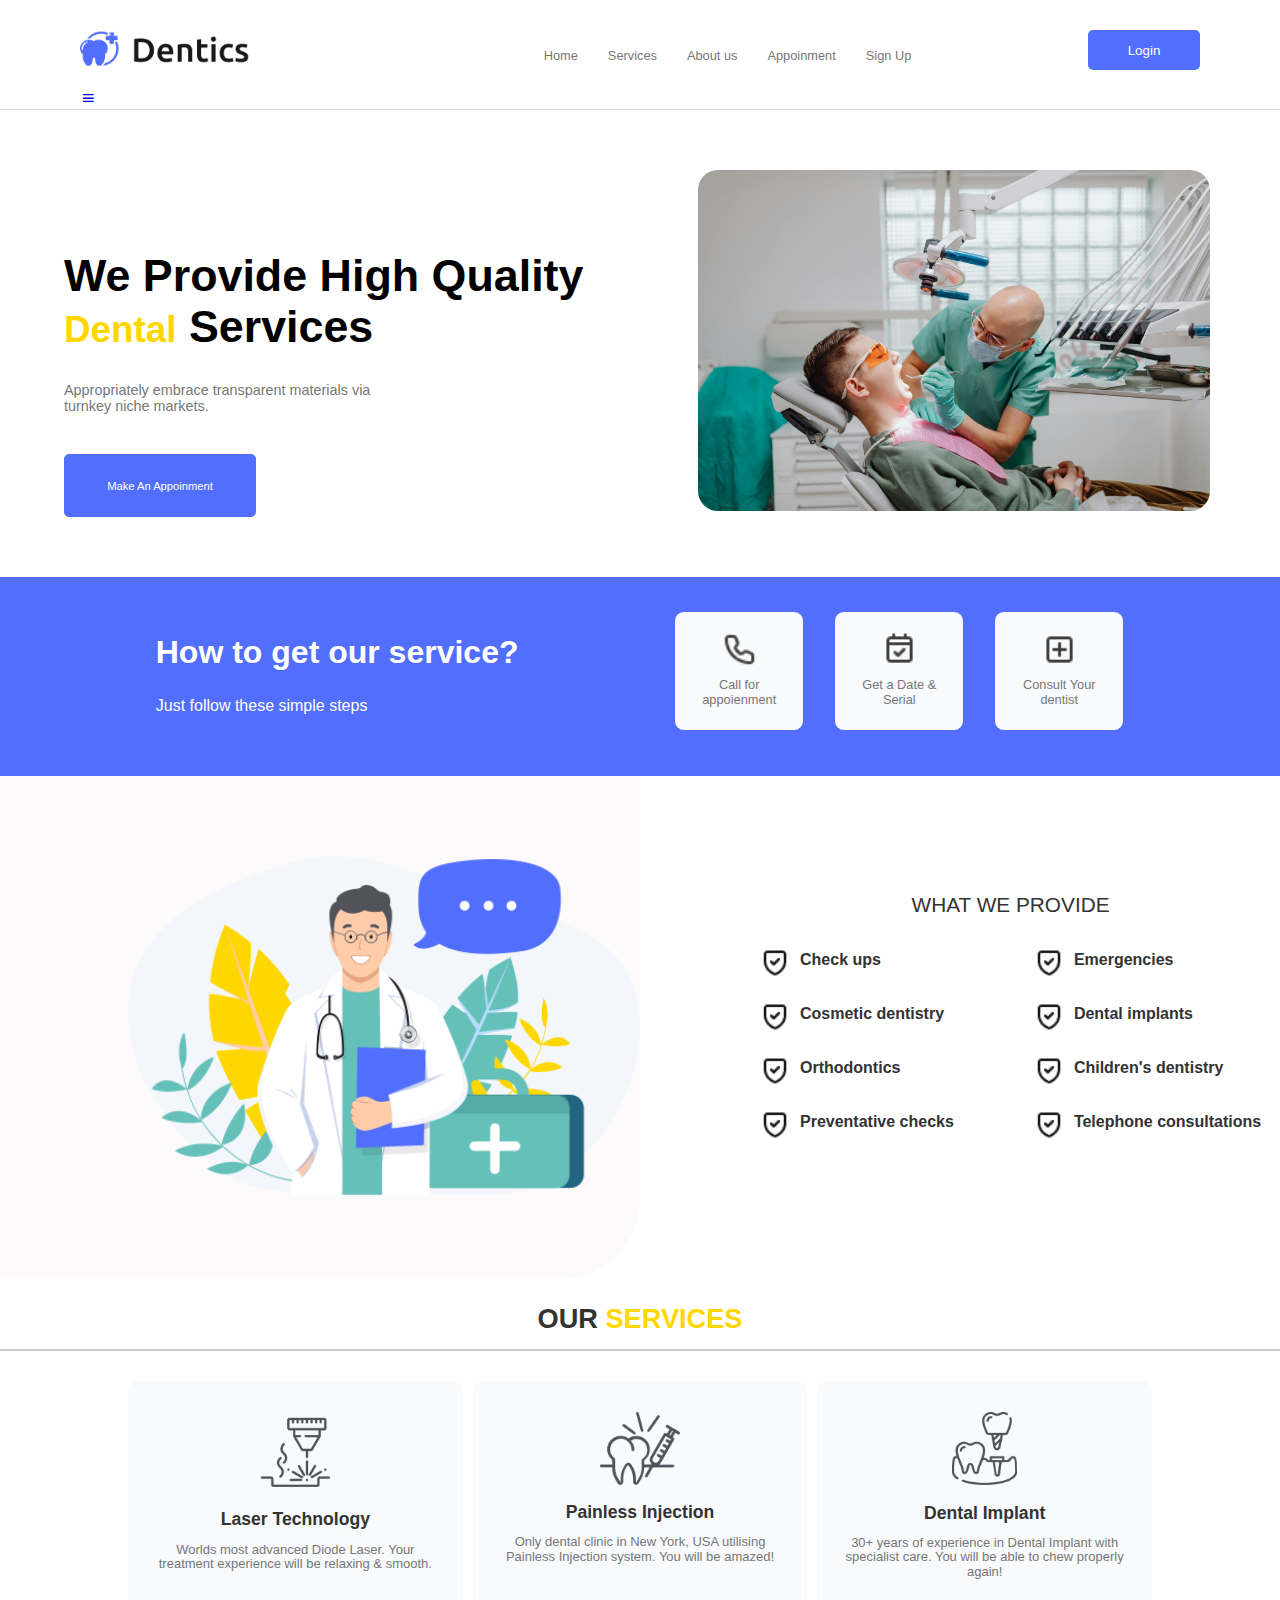
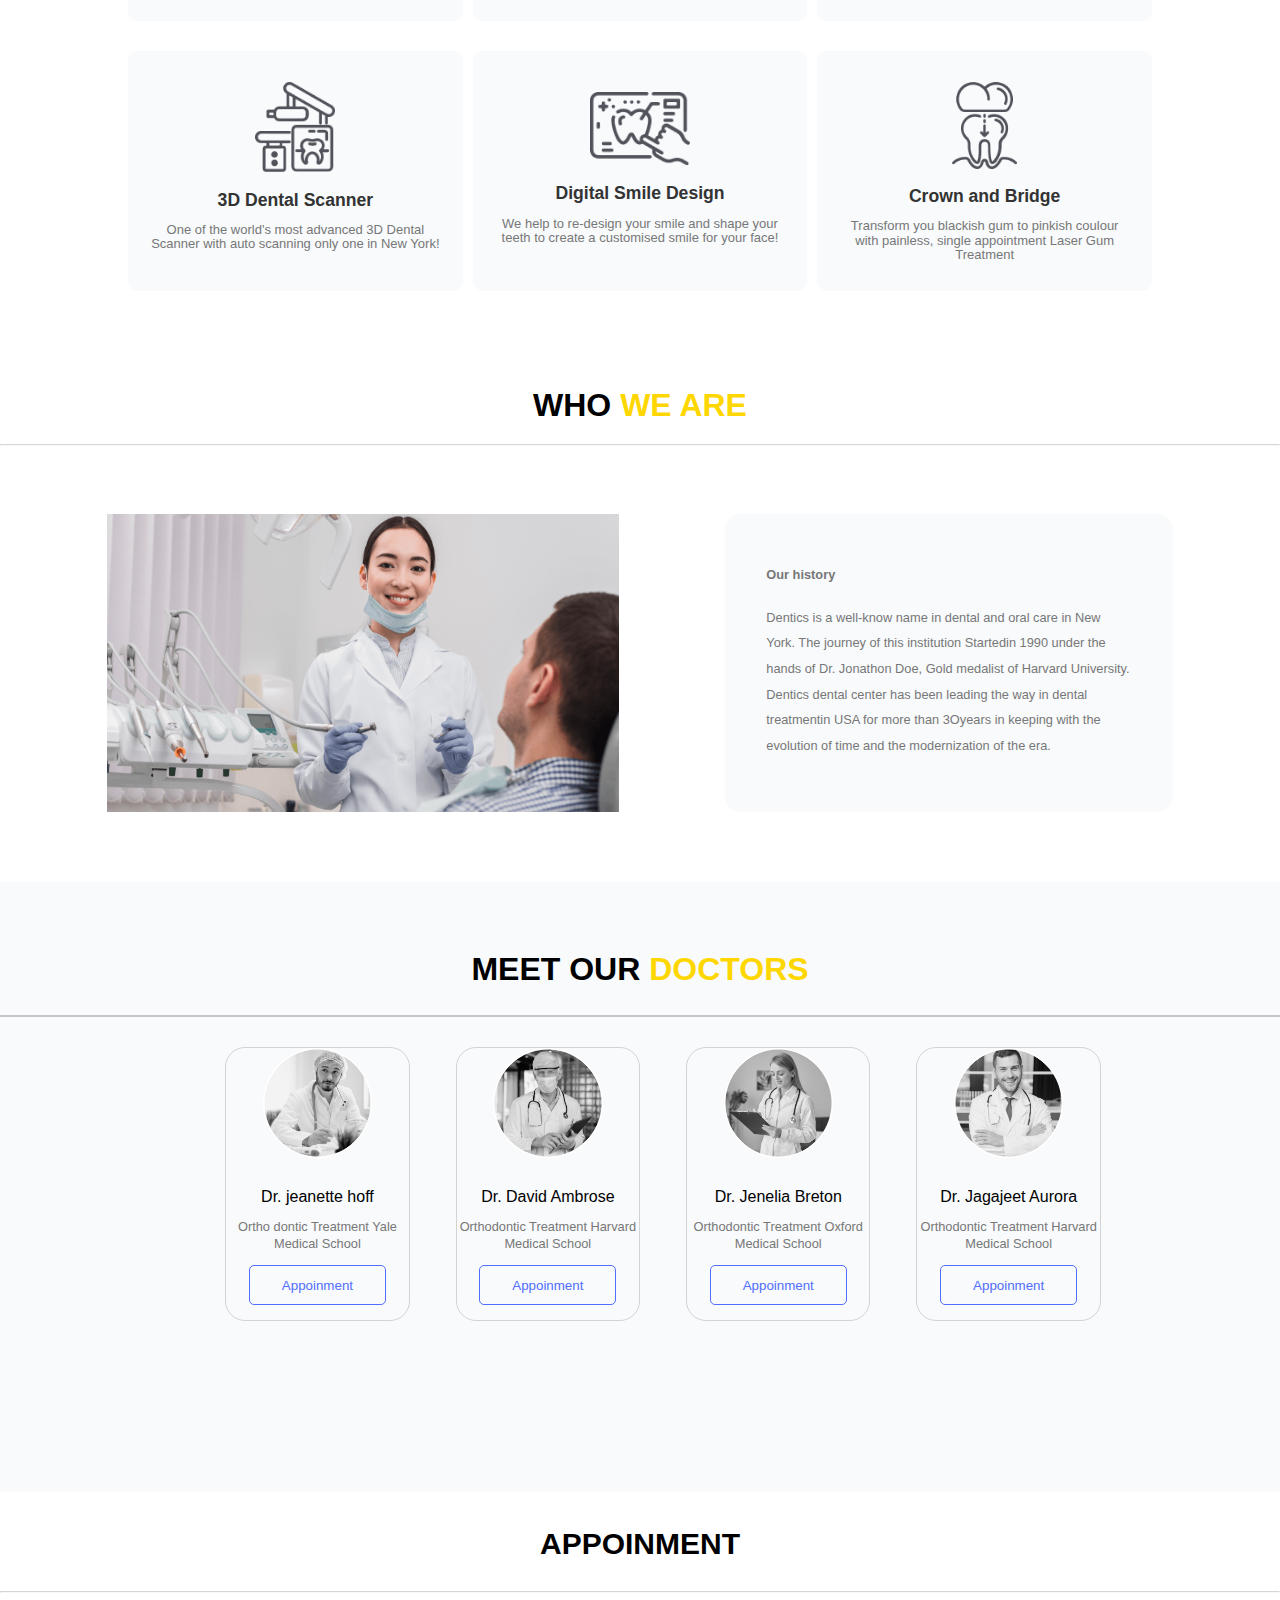
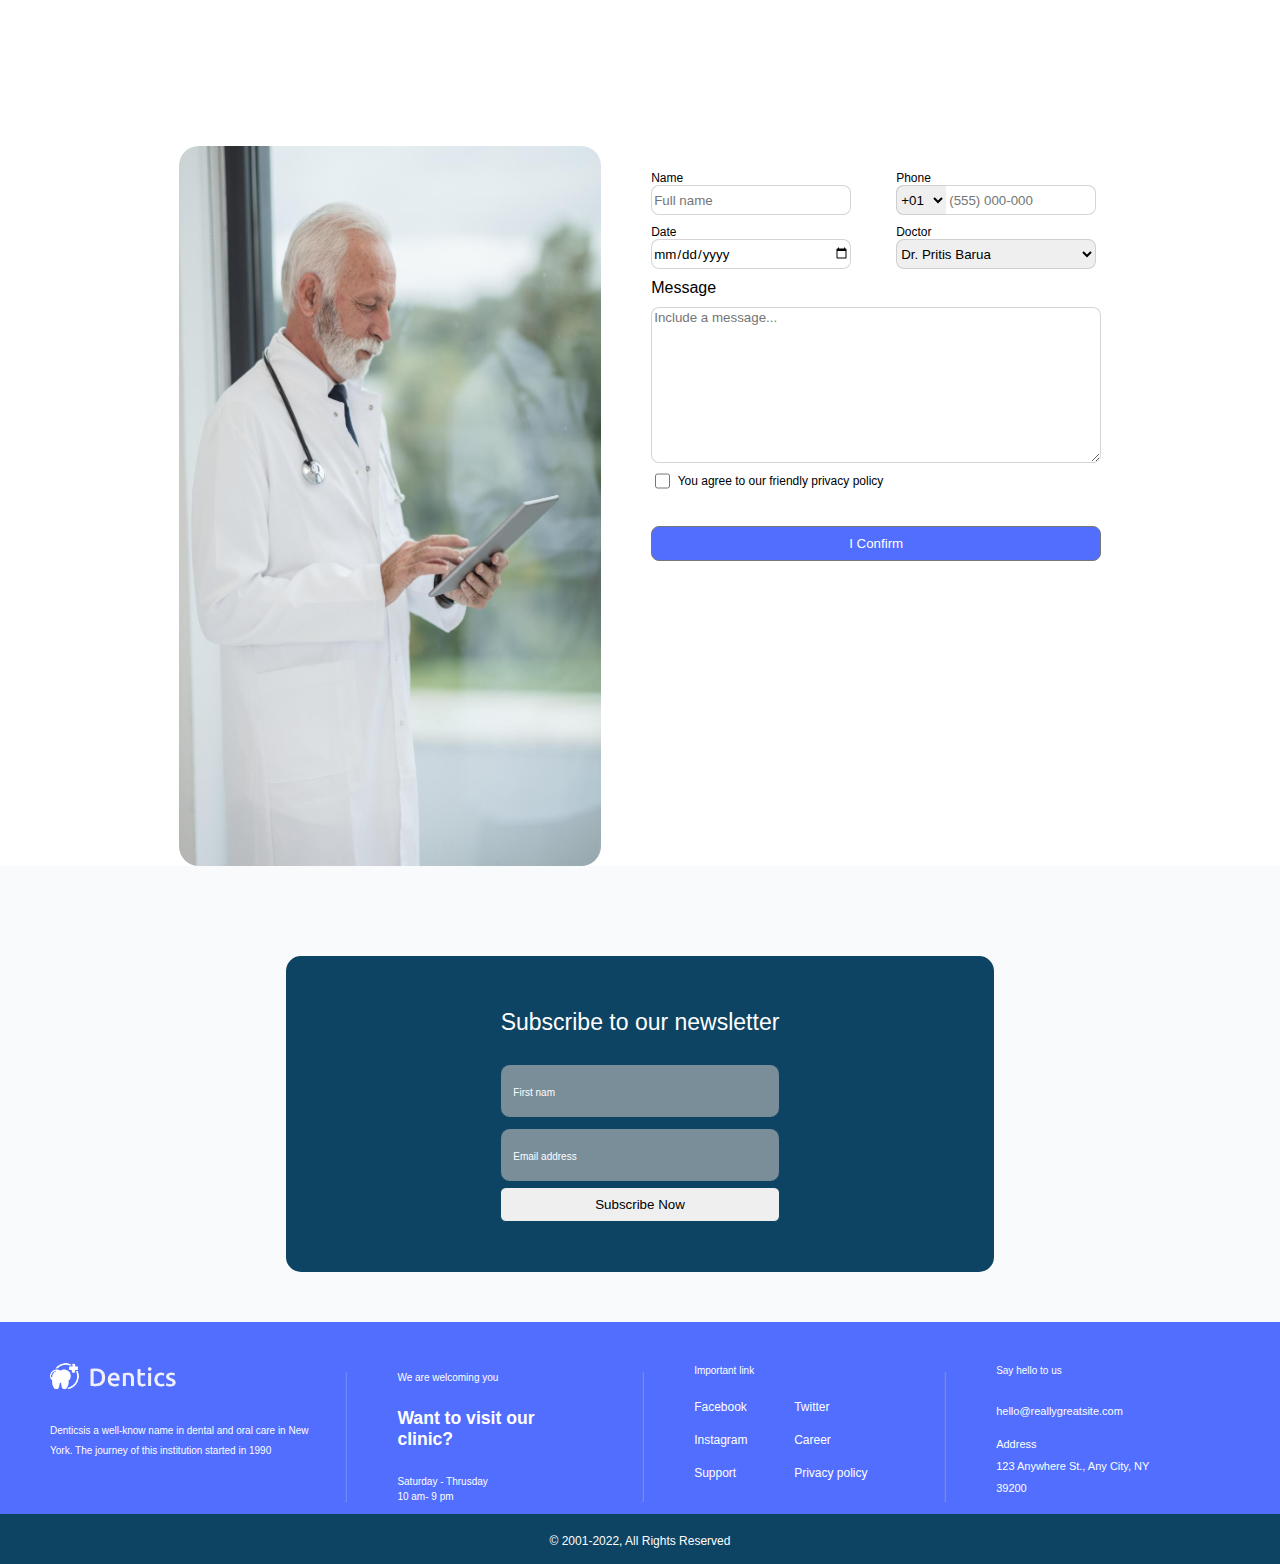
==== commit 2e842d84: "mis a jour" ====
--- a/index.html
+++ b/index.html
@@ -4,23 +4,28 @@
 <head>
     <meta charset="UTF-8">
     <meta name="viewport" content="width=device-width, initial-scale=1.0">
-    <title>Home</title>
+    <title>Dental Clinic</title>
     <link rel="stylesheet" href="CSS/style.css">
+    <link href='https://unpkg.com/boxicons@2.1.4/css/boxicons.min.css' rel='stylesheet'>
 </head>
 <body>
     <header id="head">
-        <nav id="entete">
+        <nav id="entete" class="entete">
             <div class="logo">
-                <img src="images/Logo.png" >
-            </div>
-            <ul>
-                <li><a >Home</a></li>
-                <li><a >Services</a></li>
-                <li><a >About us</a></li>
-                <li><a >Register</a></li>
+                <img src="images/Logo.png" alt="logo">
+            </div>
+            <ul id="menu">
+                <!-- <li><img src="images/close-line (1).svg" alt=""></li> -->
+                <li><a href="#">Home</a></li>
+                <li><a  href="#">Services</a></li>
+                <li><a  href="#">About us</a></li>
+                <li><a  href="#">Appoinment</a></li>
+                <li><a  href="#">Sign Up</a></li>
             </ul>
-            <button class="appoienment">Appoinment</button>
+            <button class="appoienment">Login</button>
+           
         </nav>
+         <a href="#"><i class='bx bx-menu' onclick="toggleMenu()"></i></a>
     </header> 
 
     <section id="service">
@@ -30,12 +35,12 @@
             </h1>
             <p>Appropriately embrace transparent materials via <br>turnkey niche markets.</p>
             <div class="bttn">
-                <button>Get Started</button>
-                <button>Learn More</button>
+                <button>Make An Appoinment</button>
+                
             </div>
         </div>
         <div class="right">
-            <img src="images/illustrationss.png" >
+            <img src="images/dental-pexels-photo-6627462.jpeg" alt="doctor" >
         </div>
     </section>  
 
@@ -46,34 +51,34 @@
 
         </div>
         <div class="links">
-            <div><img src="images/Call.png" ><a >Call for appoienment</a></div>
-            <div><img src="images/Date.png" ><a >Get a Date & Serial</a></div>
-            <div><img src="images/Doctor-Consult.png" ><a >Consult Your dentist</a></div>
+            <div><img src="images/Call.png" alt="call" ><a >Call for appoienment</a></div>
+            <div><img src="images/Date.png" alt="call" ><a >Get a Date & Serial</a></div>
+            <div><img src="images/Doctor-Consult.png" alt="call"><a >Consult Your dentist</a></div>
             
         </div>
     </section> 
 
     <section id="Provide">
         <div class="img">
-            <img src="images/doctor.png" >
+            <img src="images/doctor.png" alt="doctor">
         </div>
         
         <div class="provide">
             <h2>WHAT WE PROVIDE</h2>
             <div class="list">
-                 <div class="element1"> <img src="/images/shield.png" ><p >Check ups</p></div>
-
-               <div class="element2"><img src="/images/shield.png" ><p >Cosmetic dentistry</p></div>
-
-               <div class="element3"><img src="/images/shield.png" ><p >Orthodontics</p></div>
-
-               <div class="element4"><img src="/images/shield.png" ><p >Preventative checks</p></div>
-
-               <div class="element5"><img src="/images/shield.png" ><p >Emergencies</p></div>
-
-               <div class="element6"><img src="/images/shield.png" > <p >Dental implants</p></div>
-               <div class="element7"><img src="/images/shield.png" ><p > Children's dentistry</p></div>
-               <div class="element8"> <img src="/images/shield.png" ><p >Telephone consultations</p></div>
+                 <div class="element1"> <img src="images/shield.png" alt="Check ups" ><p >Check ups</p></div>
+
+               <div class="element2"><img src="images/shield.png" alt="Cosmetic dentistry"><p >Cosmetic dentistry</p></div>
+
+               <div class="element3"><img src="images/shield.png" alt="Orthodontics" ><p >Orthodontics</p></div>
+
+               <div class="element4"><img src="images/shield.png" alt="Preventative checks"><p >Preventative checks</p></div>
+
+               <div class="element5"><img src="images/shield.png" alt="Emergencies"><p >Emergencies</p></div>
+
+               <div class="element6"><img src="images/shield.png" alt="Dental implants"> <p >Dental implants</p></div>
+               <div class="element7"><img src="images/shield.png" alt="Children's dentistry" ><p > Children's dentistry</p></div>
+               <div class="element8"> <img src="images/shield.png" alt="Telephone consultations" ><p >Telephone consultations</p></div>
                 
             </div>
              
@@ -86,17 +91,13 @@
 
         <div class="text">
             <h3>
-                What Makes Us More
+                OUR <span>SERVICES</span>
             </h3>
-            <h2>
-                KEY <span>FEATURE</span>
-            </h2>
+           
 
             </div>
             <div class="specials">
-                <h3>
-                    Special
-                </h3> 
+                
                 <hr class="line"></hr>
             
             </div>
@@ -104,41 +105,41 @@
         </div> 
          <div class="elements" >
             <div class="tem item1">
-                <img src="/images/laser.png" >
+                <img src="images/laser.png" alt="laser" >
                 <h6>Laser Technology</h6>
                 <p>Worlds most advanced Diode Laser.
                     Your treatment experience will be relaxing & smooth.
                 </p>
             </div>
             <div class="tem item2">
-                <img src="/images/painless.png" >
+                <img src="images/painless.png" alt="painless Injection" >
                 <h6>Painless Injection</h6>
                 <p>Only dental clinic in New York, USA utilising Painless Injection system. You will be amazed! </p>
             </div>
             <div class="tem item3">
-                <img src="/images/dental_implant.png" >
+                <img src="images/dental_implant.png" alt="dental implant">
                 <h6>Dental Implant</h6>
                 <p>30+ years of experience in Dental Implant with specialist care. You will be able to chew properly again!</p>
             </div>
             <div class="tem item4">
-                <img src="/images/dental_scanner.png" >
+                <img src="images/dental_scanner.png" alt="dental scanner" >
                 <h6>3D Dental Scanner</h6>
                 <p>One of the world's most advanced 3D Dental Scanner with auto scanning only one in New York!</p>
             </div>
             <div class=" tem item5">
-                <img src="/images/digital_smile_design.png" >
+                <img src="images/digital_smile_design.png" alt="Digital smile design" >
                 <h6>Digital Smile Design</h6>
                 <p>We help to re-design your smile and shape your teeth to create a customised smile for your face!</p>
             </div>
             <div class="tem item6">
-                <img src="/images/crown.png" >
+                <img src="images/crown.png" alt="crownand bridge" >
                 <h6>Crown and Bridge</h6>
                 <p>Transform you blackish gum to pinkish coulour with painless, single appointment Laser Gum Treatment</p>
             </div>
-        
+        </div>
     </section>  
 
- <section id="smile">
+ <!-- <section id="smile">
         <h3>Let Us Brigthen <span>Your Smile!</span></h3>
         <div >
             <p>
@@ -147,23 +148,21 @@
         </div>
         
         <button>Make An Appoinment</button>
-    </section> 
+    </section>  -->
      <section id="history">
         <div class="title-hitory">
             <div class="first">
                 <h2>WHO <span>WE ARE</span></h2>
-                 <h3>Our Glorious </h3>
+                 
             </div>
             <div class="second">
                 <hr/>
-                <h3>
-                 History
-                </h3>
+                
             </div>
             
         </div>
         <div class="our-history">
-            <img src="/images/Close_up_smiley_patient_at_appointment.png" >
+            <img src="images/types-dentistry-specialties-feature.png" alt="history">
             <div class="our">
                 <h4>Our history</h4>
                 <p>Dentics is a well-know name in dental and oral care in New York. The journey of this institution Startedin 1990 under the hands of Dr. Jonathon Doe, Gold medalist of Harvard University. Dentics dental center has been leading the way in dental treatmentin USA for more than 3Oyears in keeping with the evolution of time and the modernization of the era.</p>
@@ -174,18 +173,14 @@
    <section id="meet">
             <div id="special">
                 <div class="text">
-                    <h3>
-                        Meet Some of our
-                    </h3>
+                  
                     <h2 >
                         MEET OUR <span>DOCTORS</span>
                     </h2>
 
             </div>
             <div class="specials">
-                <h3>
-                    Brains
-                </h3> 
+                
                 <hr class="line"></hr>
             </div>
 
@@ -193,14 +188,14 @@
         </div>
           
         <div class="doctor">
-           <div> <img src="/images/Doctor01.png" alt="Dr. jeanette    hoff">
+           <div> <img src="images/Doctor01.png" alt="Dr. jeanette    hoff">
                 <h5>Dr. jeanette    hoff</h5>
                 <p>Ortho
                     dontic Treatment Yale Medical School</p>
                 <button>Appoinment</button>
              </div>
              <div>
-                 <img src="/images/Doctor02.png" alt="Dr. David Ambrose">
+                 <img src="images/Doctor02.png" alt="Dr. David Ambrose">
                  <h5>Dr. David Ambrose</h5>
                  <p>Orthodontic Treatment
                     Harvard Medical School
@@ -209,7 +204,7 @@
 
              </div>
              <div>
-                <img src="/images/Doctor03.png" alt="Dr. Jenelia Breton">
+                <img src="images/Doctor03.png" alt="Dr. Jenelia Breton">
                 <h5>Dr. Jenelia Breton</h5>
                 <p>
                     Orthodontic Treatment
@@ -218,7 +213,7 @@
                 <button>Appoinment</button>
              </div>
                 <div>
-                    <img src="/images/Doctor04.png" alt="Dr. Jagajeet Aurora">
+                    <img src="images/Doctor04.png" alt="Dr. Jagajeet Aurora">
                     <h5>Dr. Jagajeet Aurora</h5>
                     <p>
                         Orthodontic Treatment
@@ -230,9 +225,9 @@
         </div>
     </section> 
  
-    <section id="client-says">
+    <!-- <section id="client-says">
         <div class="image">
-             <img src="/images/customer.png" >
+             <img src="images/customer.png" alt="customer">
              <h5>Samantha Payne</h5>
         </div>
         <div class="desc">
@@ -243,21 +238,19 @@
             <span>. . .</span>
         </div>
        
-    </section> 
+    </section>  -->
 
      <section id="consult">
         <div id="history">
             <div class="title-hitory">
                 <div class="first">
                     <h2
-                    >MAKE AN <span>APPOINMENT</span></h2>
-                     <h3>Consult with our </h3>
+                    >APPOINMENT</h2>
+                     
                 </div>
                 <div class="second">
                     <hr/>
-                    <h3>
-                     Doctor
-                    </h3>
+                    
                 </div>
                 
             </div>
@@ -265,18 +258,18 @@
         </div> 
 
         <div class="consult-content">
-            <img src="/images/contact.png" >
+            <img src="images/doctor-with-tablet-computer.jpg" alt="contact" >
             <form >
                 <div>
                     <div>
                         <label for="name">Name</label>
-                <input type="text" id="name" name="name" required placeholder="Full name">
+                    <input type="text" id="name" name="name" required placeholder="Full name">
                     </div>
                     <div>
                          <label for="phone">Phone</label>
                         <select class="tel">
                             <option value="+01" >+01</option>
-                            <input type="tel" name="phone" id="phone" placeholder="(555) 000-000">
+                            <input type="tel" name="phone" id="phone" placeholder="(555) 000-000"  >
                         </select>
                     </div>
                     <div>
@@ -284,11 +277,13 @@
                         <input type="date" id="date" name="date" required>
                     </div>
                     <div><label for="doctor">Doctor</label>
-                <select name="doctor" id="doctor">
+                    <select name="doctor" id="doctor">
                     <option value="Dr. Pritis Barua">Dr. Pritis Barua</option>
-                </select>
-            </div>
-        </div>
+                    </select>
+                </div>
+                </div>
+                
+        
                 
                 <label for="message">Message</label>
                 <textarea name="message" id="message" cols="30" rows="10" placeholder="Include a message..."></textarea>
@@ -297,7 +292,7 @@
                     <label for="policy">You agree to our friendly privacy policy</label>
                 </div>
                 
-                <button>Confirm Appoinment</button>
+                <button>I Confirm </button>
                 
             </form>
         </div>
@@ -319,7 +314,7 @@
     <section id="foot">
         <div class="info">
             <div class="info-one">
-                <img src="/images/Logo.png" />
+                <img src="images/Logo.png" alt="logo">
                 <p>Denticsis a well-know name in dental and oral care in New York. The journey of this institution started in 1990</p>
             </div>
             <hr/>
@@ -355,5 +350,7 @@
     <footer class="foote">
                 <p>© 2001-2022, All Rights Reserved</p>
     </footer>  
+<!-- <script src="script.js"></script> -->
 </body>
+
 </html>--- a/CSS/style.css
+++ b/CSS/style.css
@@ -1,6 +1,6 @@
 :root{
-    --primary: #007bff;
-    --lightprimary: #0056b3;
+    --primary: #516EFF;
+    --lightprimary: #516EFF;
     --white: #ffffff;
     --silver: #bcbcbc9e;
     --defaultLinkColor: #333;
@@ -24,16 +24,17 @@
 }
 body{
     align-items: center;
-    overflow-x: hidden;
+    overflow-x: hidden; 
     margin-top:0;
     padding:0 ;
-   
+   margin: 0;
     
 } 
 #head{
     border-bottom: 1px solid var(--silver);
-    margin-right:80px ;
-    margin-left: 80px;
+    padding-left: 80px;
+    padding-right: 80px;
+    width: 100%;
 }
 #entete{
     
@@ -42,13 +43,14 @@
     margin-top: 30px;
     margin-bottom: 10px;
     
+    
 }
 
 #entete .logo img{
-    width: 180px;
+    width: 80%;
 }
 #entete ul{
-    margin-left: 200px;
+    margin-left: 30%px;
     display: flex;
     
 }
@@ -67,7 +69,7 @@
     border: #007bff;
     height: 40px;
     border-radius: 5px ;
-    width: 143px;
+    width: 10%;
     color: var(--white);
    background-color: var(--lightprimary);
     
@@ -83,17 +85,21 @@
 
 #service{
     display: flex;
+    justify-content: space-between;
     margin-bottom: 60px;
     margin-top: 60px;
     margin-left: 0;
     margin-right: 0;
     width: 100%;
+    
 }
 
 #service .left{
-    margin-left: 80px;
+    
     width: 50%;
     margin-top: 50px;
+    position: relative;
+    left: 5%;
     
 }
 #service .left h1{
@@ -102,6 +108,7 @@
     font-weight: bold;
     flex-wrap: wrap;
     margin-bottom: 30px;
+    width: 100%;
    
 }
 #service .left h1 span{
@@ -118,13 +125,16 @@
 }
 
 #service .left .bttn button{
-    width: 125px;
-    height: 40px;
+    width: 30%;
+    height: 7vh;
     margin-right: 40px;
     border-radius: 5px;
-    border: 1px solid var(--muted);
-}
-#service .left .bttn button:first-child{
+    border: 1px solid var(--primary);
+    background-color: var(--lightprimary);
+    color: var(--white);
+    font-size: 70%;
+}
+/* #service .left .bttn button:first-child{
     background-color: var(--lightprimary);
     color: var(--white);
     font-size: 11px;
@@ -133,14 +143,19 @@
     background-color: var(--white);
     font-size: 11px;
     color: var(--muted);
-}
+} */
 #service .right img{
-    width: 550px;
-
-}
-#service .right {
-    margin-right: 145px;
-}
+    width:80%;
+    
+    border-radius: 20px;
+    position: relative;
+    left: 9%;
+
+}
+ #service .right {
+    position: relative;
+    width: 50%;
+} 
 #service .left .bttn button:hover{
     background-color: var(--primary);
     cursor: pointer;
@@ -215,6 +230,7 @@
     
 }
 #Provide .img{
+    width: 50%;
     
     background-color: #fcfafa;
     padding-top: 80px;
@@ -224,8 +240,8 @@
 }
 
 #Provide .img img{
-   width: 405px;
-   margin-left: 80px;
+   width: 80%;
+   margin-left: 20%;
 }
 #Provide .list{
     display: grid;
@@ -263,9 +279,13 @@
     grid-column: 2;
     grid-row: 3;
 }
+
 .element8{
     grid-column: 2;
     grid-row: 4;
+}
+.element8 img{
+    width: 40px;
 }
 .provide{
     margin-left: 120px;
@@ -291,7 +311,7 @@
     margin-left: 10px;
     margin-bottom: 10px;
     font-weight: 550;
-    font-size: 1.1rem;
+    font-size: 100%;
     color: var(--defaultLinkColor);
     
 }
@@ -300,37 +320,44 @@
 #special{
     
     line-height: 0;
+    width: 100%;
     
     
 }
 #special .text h3{
-    margin-bottom: 0;
-   
+    margin-bottom: 10px;
+    margin-top: 40px;
+   text-align: center;
     font-size: 1.7rem;
     font-weight: 550;
     color:var(--defaultLinkColor) ;
 }
-
-#special .text{
+#special .text h3 span{
+    font-size: 1.7rem;
+    font-weight: 550;
+    color: #FFD700;
+}
+
+/* #special .text{
     position: relative;
     display: flex;
     padding-bottom: 0;
     margin-left: 40px;
     
-}
-#special .text h2{
+} */
+/* #special .text h2{
     font-weight: bold;
     margin-left: 750px;
     margin-top: 50px;
     margin-bottom: 0;
-}
-#meet #special .text h2{
+} */
+/* #meet #special .text h2{
     margin-left: 608px;
 }
 #special .text h2 span{
     color: var(--yellow);
     font-weight: bold;
-}
+} */
 
 #special .specials{
     display: flex;
@@ -342,7 +369,8 @@
     position: relative;
     border: 1px solid var(--muted);
     opacity: 0.4;
-    width: 900px;
+    width: 100%;
+    margin-bottom: 30px;
     
     
     margin-top: 20px;
@@ -367,7 +395,8 @@
     grid-template-rows: repeat(2, 1fr);
     column-gap: 10px;
     row-gap: 30px;
-    margin-left: 90px;
+    margin-left: 10%;
+    margin-right: 10%;
     margin-bottom: 70px;
 }
 .elements .tem{
@@ -376,7 +405,7 @@
     border-radius: 10px;
     text-align: center;
     padding: 20px;
-    width: 295px;
+    width: 20%px;
     height: 240px;
     line-height: 1.1;
 }
@@ -385,6 +414,18 @@
     margin-top: 10px;
     
 
+}
+.elements .item5 img{
+    width: 100px;
+    margin-top: 20px;
+}
+.elements .item6 img{
+    width: 65px;
+    
+}
+.elements .item3 img{
+    width: 65px;
+    
 }
 .elements .tem h6{
     font-weight: 600;
@@ -400,7 +441,7 @@
     color: var(--muted);
 }
 
-#smile{
+/* #smile{
     background-color: var(--primary);
     margin: 0;
     text-align: center;
@@ -439,28 +480,35 @@
 #smile button:hover{
     background-color: var(--lightprimary);
     cursor: pointer;
-}
+} */
 #history{
+
    
     margin-bottom: 70px;
 }
 #history hr{
-    margin-left: 140px;
-    margin-top: 20px;
-    margin-bottom: 20px;
-    width: 900px ;
+    
+    opacity: 0.4;
+    width:100% ;
     height: 2px;
-}
+    position: relative;
+    bottom: 30px;
+}  
+
+
+
+
 
 .title-hitory{
+    display: flex;
+    flex-direction: column;
+    
     margin-bottom: 0;
 }
 .title-hitory .first{
-    margin-left: 138px;
+   text-align: center;
     margin-bottom: 0;
-    display: inline-flex;
-    
-    justify-content: space-between;
+    
 }
 .title-hitory .first span{
     color: var(--yellow);
@@ -472,24 +520,20 @@
     margin-bottom:0 ;
     
 }
-.title-hitory .first h3{
-   font-size: 1.6rem;
-    margin-bottom: 0;
-    margin-left: 700px;
-}
+
 .title-hitory .second{
     display: inline-flex;
     margin-bottom: 0;
     height: 90px;
    
 }
-.title-hitory .second h3{
+/* .title-hitory .second h3{
     margin-top: 0;
     margin-bottom: 180px;
     font-size: 2rem;
     font-weight: 600;
     position: relative;
-}
+} */
 
 .our-history{
     display: flex;
@@ -497,7 +541,7 @@
     justify-content: space-evenly;
 }
 .our-history img{
-    width: 400px;
+    width: 40%;
 }
 
 .our-history .our{
@@ -505,11 +549,11 @@
     padding: 40px;
     padding-top: 30px;
     background-color: var(--whiteBG);
-    width: 500px;
+    width: 35%;
     border-radius: 15px;
-    height: 265px;
+    height: auto;
     position: relative;
-   right: 80px;
+   
    
 }
 .our-history .our h4{
@@ -517,35 +561,51 @@
 }
 
 .our-history .our{
-    font-size: 15px;
+    font-size: 80%;
     color: var(--muted);
+    line-height: 2;
 }
 #meet{
     background-color: var(--whiteBG);
-    height: 500px;
+   height: 40vh;
     padding-top: 60px;
     padding-bottom: 550px;
     margin: 0;
+    width: 100%;
 }
 #meet .specials hr{
-    width: 1000px;
+    width: 100%;
 }
 #meet .doctor{
     display: flex;
-    margin-left: 140px;
-    margin-right: 130px;
-
+    margin-left: 14%;
+    margin-right: 14%;
+
+}
+#meet #special .text h2{
+    text-align: center;
+    font-weight: 600;
+    font-size: 2rem;
+}
+#meet #special .text h2 span{
+    color: var(--yellow);
+    font-weight: 600;
+    font-size: 2rem;
 }
 
 #meet .doctor div{
     text-align: center;
-    width: 160px;
-    margin-left: 80px;
+    width: 30%;
+    border: 1px solid var(--silver);
+    border-radius: 20px;
+    margin-left: 5%;
+    padding-bottom: 15px;
+   
     
 }
 
 #meet .doctor div img{
-    width: 160px;
+    width: 60%;
 }
 
 #meet .doctor div h5{
@@ -553,7 +613,7 @@
     margin-bottom: 0;
 }
 #meet .doctor div p{
-    font-size: 13px;
+    font-size: 80%;
     color: var(--muted);
     line-height: 1.3;
 }
@@ -561,18 +621,18 @@
 #meet .doctor div button{
     color: var(--primary);
     height: 40px;
-    width: 150px;
+    width: 75%;
     border: 1px solid var(--primary);
     background-color: var(--whiteBG);
     border-radius: 5px;
-    margin-top: 10px;
+    
 }
 #meet .doctor div button:hover{
     background-color: var(--lightprimary);
     color: white;
 }
 
-#client-says{
+/* #client-says{
     background-color: var(--lightprimary);
     margin: 0;
     display: flex;
@@ -610,48 +670,51 @@
     font-size: 2rem;
     font-weight: 600;
     color: var(--silver);
-}
+} */
 .tittle .text{
     display: flex;
     justify-content: space-between;
 }
 #consult{
-    margin-bottom: 0px;
-    margin-left: 50px;
-    margin-right: 50px;
-}
-#consult #history{
-    margin-left: 0px;
-    
-    
-}
+   margin: 0;
+   
+    width: 100%;
+}
+
 
 #consult .first h2{
     font-size: 30px;
-    margin-left: 10px;
+    
     margin-bottom: 0;
     padding: 10px;
-    width: 450px;
-}
-#consult .first h3{
+    
+    text-align: center;
+}
+#consult #history .title-hitory .second hr{
+    width: 100%;
+}
+/* #consult .first h3{
     margin-left: 400px;
     width: 280px;
     margin-bottom: 0;
     margin-right: 50px;
-}
+} */
 
 .consult-content{
     margin-top: 0;
     display: flex;
-    margin-left: 120px;
-    margin-bottom: 40px;
+   justify-content: center;
+    
+    bottom: 100px;
     
     
 }
 
 .consult-content img{
-    width: 345px;
-    height: 450px;
+    width: 33%;
+    height: 80vh;
+    border-radius: 20px;
+    
     margin-top: 15px;
 }
 
@@ -717,7 +780,7 @@
 }
 #policy{
     width: 15px;
-    margin-top: 60px;
+   
 }
 .consult-content form .policy label{
     font-size: 12px;
@@ -755,7 +818,7 @@
     background-color: rgb(14, 68, 99);
     align-items: center;
     margin-left: 20%;
-    height: 180px;
+    height: auto;
     margin-top: 40px;
     border-radius: 15px;
     color: var(--white);
@@ -766,10 +829,10 @@
 }
 
 .subscribe form input{
-    width: 140px;
-    height: 30px;
+    width: 55%;
+    height: 6vh;
     border: 1px solid rgb(14, 68, 99);
-    border-radius: 3px;
+    border-radius: 10px;
     margin: 5px;
     background-color: var(--silver);
 }
@@ -779,7 +842,7 @@
     padding-left: 10px;
 }
 .subscribe form button{
-    width: 135px;
+    width: 55%;
     height: 35px;
     border-radius: 6px;
     border: 1px solid rgb(14, 68, 99);
@@ -789,7 +852,7 @@
     background-color: #777777;
 }
 #foot{
-    color: var(--silver);
+    color: var(--white);
     padding-left: 50px;
     padding-right: 50px;
     margin: 0;
@@ -814,13 +877,13 @@
 #foot .info .info-one p{
     font-size: 10px;
     margin-right: 35px;
-    color: var(--silver);
+    color: var(--white);
     line-height: 2;
 }
 hr{
     opacity: 0.2;
-    height: 145px;
-    margin-bottom: 0;
+    
+    margin-bottom: 1%;
     margin-top: 50px;
 }
 
@@ -833,7 +896,7 @@
 #foot .info .info-two p{
     font-size: 10px;
     line-height: 1.5;
-    color: var(--silver);
+    color: var(--white);
 }
 
 #foot .info .info-two h4{
@@ -857,7 +920,7 @@
     grid-template-rows: repeat(2, 1fr);
 }
 #foot .info .info-three .linkss a{
-    color: var(--silver);
+    color: var(--white);
     font-size: 12px;
     width: 100px;
     row-gap: 10px;
@@ -886,4 +949,426 @@
     height: 50px;
     color: white;
     font-size: 12px;
-}+}
+
+
+
+/* login */
+
+#containt{
+    width: 50%;
+    margin-left: 25%;
+    margin-left: 25%;
+    border: 1px solid var(--primary);
+   
+    margin-bottom: 80px;
+    border-radius: 30px;
+    margin-top: 5%;
+    
+}
+
+#containt h1{
+    text-align: center;
+    font-size: 3rem;
+    font-weight: bold;
+}
+#containt h1 span{
+    font-size: 3rem;
+    font-weight: bold;
+    color: var(--primary);
+}
+#containt hr{
+    width: 100%;
+    border: 1px solid;
+    height: 2px;
+}
+
+#containt form{
+    width: 80%;
+     margin-left: auto;
+    margin-right: auto;
+    display: flex;
+    flex-direction: column;
+
+
+}
+#containt form div{
+    display: flex;
+    justify-content: space-between;
+}
+#containt form div a{
+    text-align: right;
+    color: var(--primary);
+    position: relative;
+    top: 30px;
+}
+#containt form input{
+    height: 6vh;
+    border-radius: 8px;
+    border: 1px solid var(--silver);
+    margin-bottom: 10px;
+
+    
+   
+}
+#containt form label{
+    margin-top: 30px;
+}
+#containt form button{
+    border-radius: 8px;
+    border: 1px solid var(--silver);
+    height: 6vh;
+    background-color: var(--primary);
+    color: white;
+    font-size: 20px;
+    margin-top: 20px;
+
+}
+#containt form p{
+    text-align: center;
+    font-weight: 500;
+    margin-top: 30px;
+    margin-bottom: 30px;
+}
+#containt form p a{
+    color: var(--primary);
+    font-weight: 600;
+    
+}
+
+/* sign up */
+
+#containt .or{
+    display: flex;
+    font-size: 20px;
+}
+#containt .or p{
+   
+    margin-top: 40px;
+    margin-left: 15px;
+    margin-right: 15px;
+}
+#containt .bouton{
+    display: flex;
+    justify-content: center;
+}
+
+#containt .bouton a{
+    border: 1px solid var(--muted);
+    margin-left: 30px;
+    padding: 7px;
+    width: 23%;
+    font-size: 15px;
+    border-radius: 10px;
+    color: #333;
+}
+#containt .bouton a img{
+    width: 12%;
+
+}
+#containt  p{
+    text-align: center;
+    font-weight: 500;
+    margin-top: 30px;
+    margin-bottom: 30px;
+    font-weight: 550;
+}
+#containt  p a{
+    color: var(--primary);
+    font-weight: 600;
+    
+}
+#containt form .policy{
+    display: flex;
+    flex-direction: row;
+}
+#containt form .policy label{
+    position: relative;
+    right: 43%;
+    bottom: 17px;
+    font-size: 1rem;
+}
+
+
+/* RESPONSIVE */
+
+@media (max-width:590px){
+    #entete{
+        width: 100%;
+        
+    }
+     #entete ul, button{
+        display: none;
+     }
+     #head{
+        padding-left: 5%;
+        padding-right: 5%;
+        display: flex;
+        justify-content: space-between;
+        width: 100%;
+        border-bottom: 1px solid black;
+     }
+     #head .logo img{
+        width: 150px;
+     }
+     
+     #head a i{
+        font-size: 30px;
+        position: relative;
+        top: 30px;
+        color: black;
+        
+     }
+     
+     #service{
+        display: flex;
+        flex-direction: column-reverse;
+     }
+
+     #service .right{
+        width: 100%;
+     }
+     #service .right img{
+        
+        width: 83%;
+     }
+     #service .left{
+        width: 100%;
+        text-align: center;
+        
+     }
+     #service .left h1{
+        font-size: 25px;
+     }
+     #service .left p{
+        font-size: 13px;
+        width: 100%;
+     }
+     #service .left h1 span{
+        font-size: 25px;
+     }
+     #service .left .bttn{
+        margin-left: 35%;
+     }
+     #service .left .bttn button{
+        font-size: 0.7rem;
+        width: 160px;
+        display: block;
+        border-radius: 15px;
+       
+     }
+
+     #get-service{
+        display: flex;
+        flex-direction: column;
+        padding-left:30px ;
+        padding-right: 30px;
+     }
+
+     #get-service .title{
+        text-align: center;
+     }
+    
+   
+     #get-service .links div{
+        width: 230px;
+        height: 16vh;
+        padding: 18px;
+     }
+     #get-service .links div a{
+        font-size: 10px;
+     }
+     #Provide{
+        display: flex;
+        flex-direction: column;
+        
+        
+     }
+     #Provide .img{
+        width: 90%;
+     }
+     #Provide .img img{
+        display: block;
+        width: 80%;
+     }
+     #Provide .list{
+        display: flex;
+        flex-direction: column;
+     }
+     #Provide h2{
+        margin-right: 130px;
+     }
+     #special .elements{
+        display: flex;
+        flex-direction: column;
+     }
+    
+     #special .elements .tem p{
+       font-size: 15px;
+       padding-left: 30px;
+       padding-right: 30px;
+       margin-bottom: 20px;
+        
+     }
+     #special .elements .item6{
+        padding-bottom: 20px;
+     }
+
+     #history .our-history{
+        display: flex;
+        flex-direction: column;
+     }
+
+     #history .our-history img{
+        width: 80%;
+        margin-left: 10%;
+        margin-right: 10%;
+        border-radius: 20px;
+     }
+     #history .our-history .our{
+        width: 80%;
+        margin-left: 10%;
+        margin-right: 10%;
+        border-radius: 20px;
+        margin-top: 30px;
+     }
+     #meet {
+        height: 250vh;
+     }
+     #meet .doctor{
+        display: flex;
+        flex-direction: column;
+     }
+     #meet .doctor div img{
+        width: 150px;
+     }
+     #meet .doctor div{
+        width: 60%;
+        margin-bottom: 20px;
+        height: 50vh;
+        margin-left: 18%;
+        
+
+     }
+     #meet .doctor div button{
+        width: 100px;
+        display: block;
+        position: relative;
+        left: 48px;
+        bottom: 10px;
+     }
+     #consult .consult-content img{
+        display: none;
+     }
+     #consult .consult-content form div{
+        display: flex;
+        flex-direction: column;
+
+     }
+     #consult .consult-content input, select{
+        width: 350px;
+        height: 7vh;
+     }
+     #consult .consult-content label{
+        font-size: 15px;
+     }
+     #consult .consult-content form .policy{
+        display: flex;
+     }
+
+     
+     #consult .consult-content form textarea{
+        width: 350px;
+     }
+     #consult .consult-content form button{
+        width: 350px;
+        display: block;
+        
+     }
+
+     #subscribe{
+        width: 100%;
+     }
+     #subscribe .subscribe{
+        width: 90%;
+        margin-left: 5%;
+        margin-right: 5%;
+        padding-left: 45px;
+        margin-right: 45px;
+     }
+     #subscribe .subscribe h3{
+        font-size: 10px;
+        width: 100%;
+     }
+     #subscribe .subscribe form {
+        width: 100%;
+     }
+     #subscribe .subscribe form input{
+        width: 100%;
+        margin-left: 25px;
+
+     }
+     #subscribe .subscribe form button{
+        display: block;
+        font-size: 8px;
+        position: relative;
+        left: 35%;
+     }
+     #foot .info{
+        flex-direction: column;
+     }
+     #foot .info hr{
+        width: 80%;
+     }
+
+     #foot .info .info-one{
+        margin-left: 40px;
+     }
+     #containt{
+        width: 80%;
+        margin-left: 10%;
+        margin-right: 10%;
+     }
+     #containt  .bouton a{
+        width: 120px;
+        font-size: 12px;
+        
+     }
+     #containt form .policy label{
+        
+        font-size: 15px;
+        position: relative;
+        left: 0px;
+        
+     }
+     #containt form .policy input{
+        position: relative;
+        right: 0;
+     }
+
+     #head .entete #menu{
+        display: flex;
+        position: absolute;
+        top: 60px;
+        left: 40%;
+        width: 60%;
+        align-items: center;
+        justify-content: center;
+        background-color: #fff;
+        flex-direction: column;
+        z-index: 1000;
+        overflow: hidden;
+     }
+     #head a:visited i{
+        color: #516EFF;
+        cursor: pointer;
+     }
+
+     #head .entete #menu{
+        max-width: 15px 0;
+     }
+     #head .entete #menu li{
+        padding-bottom: 30px;
+     }
+   
+}
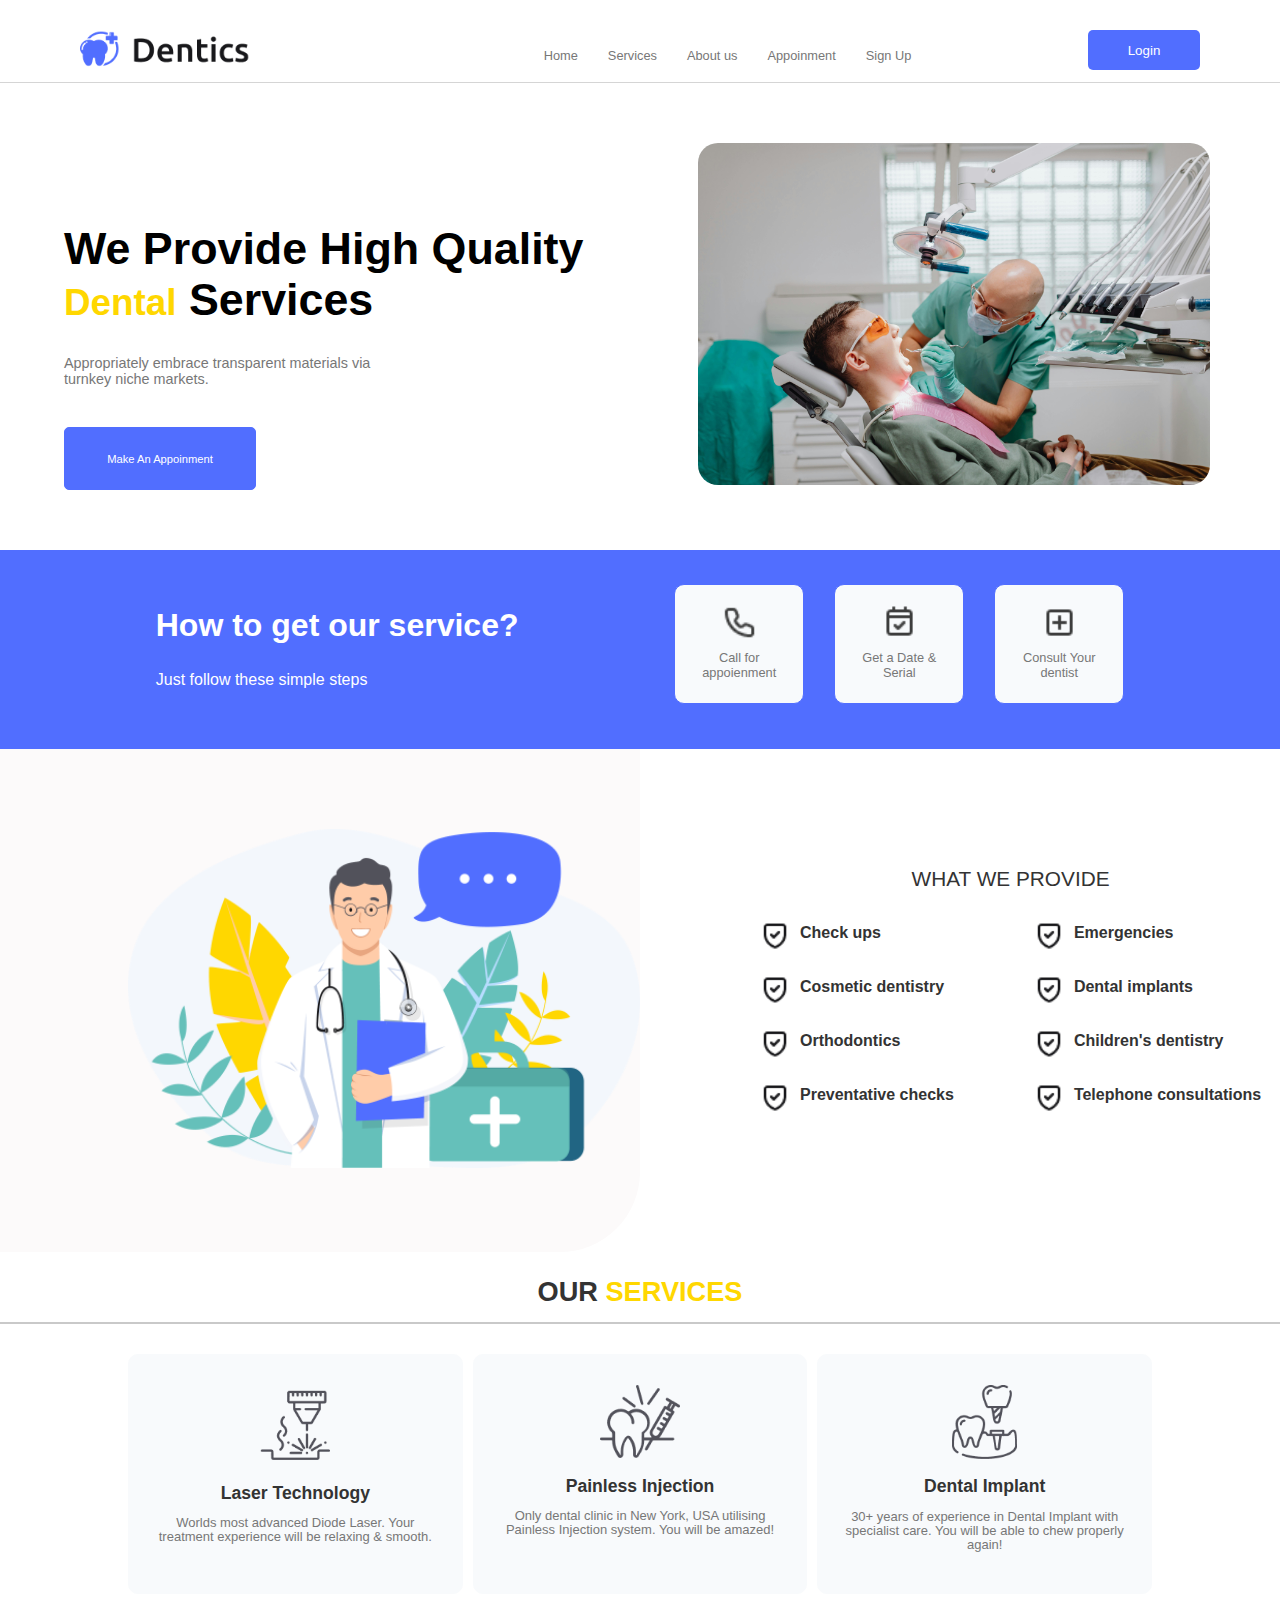
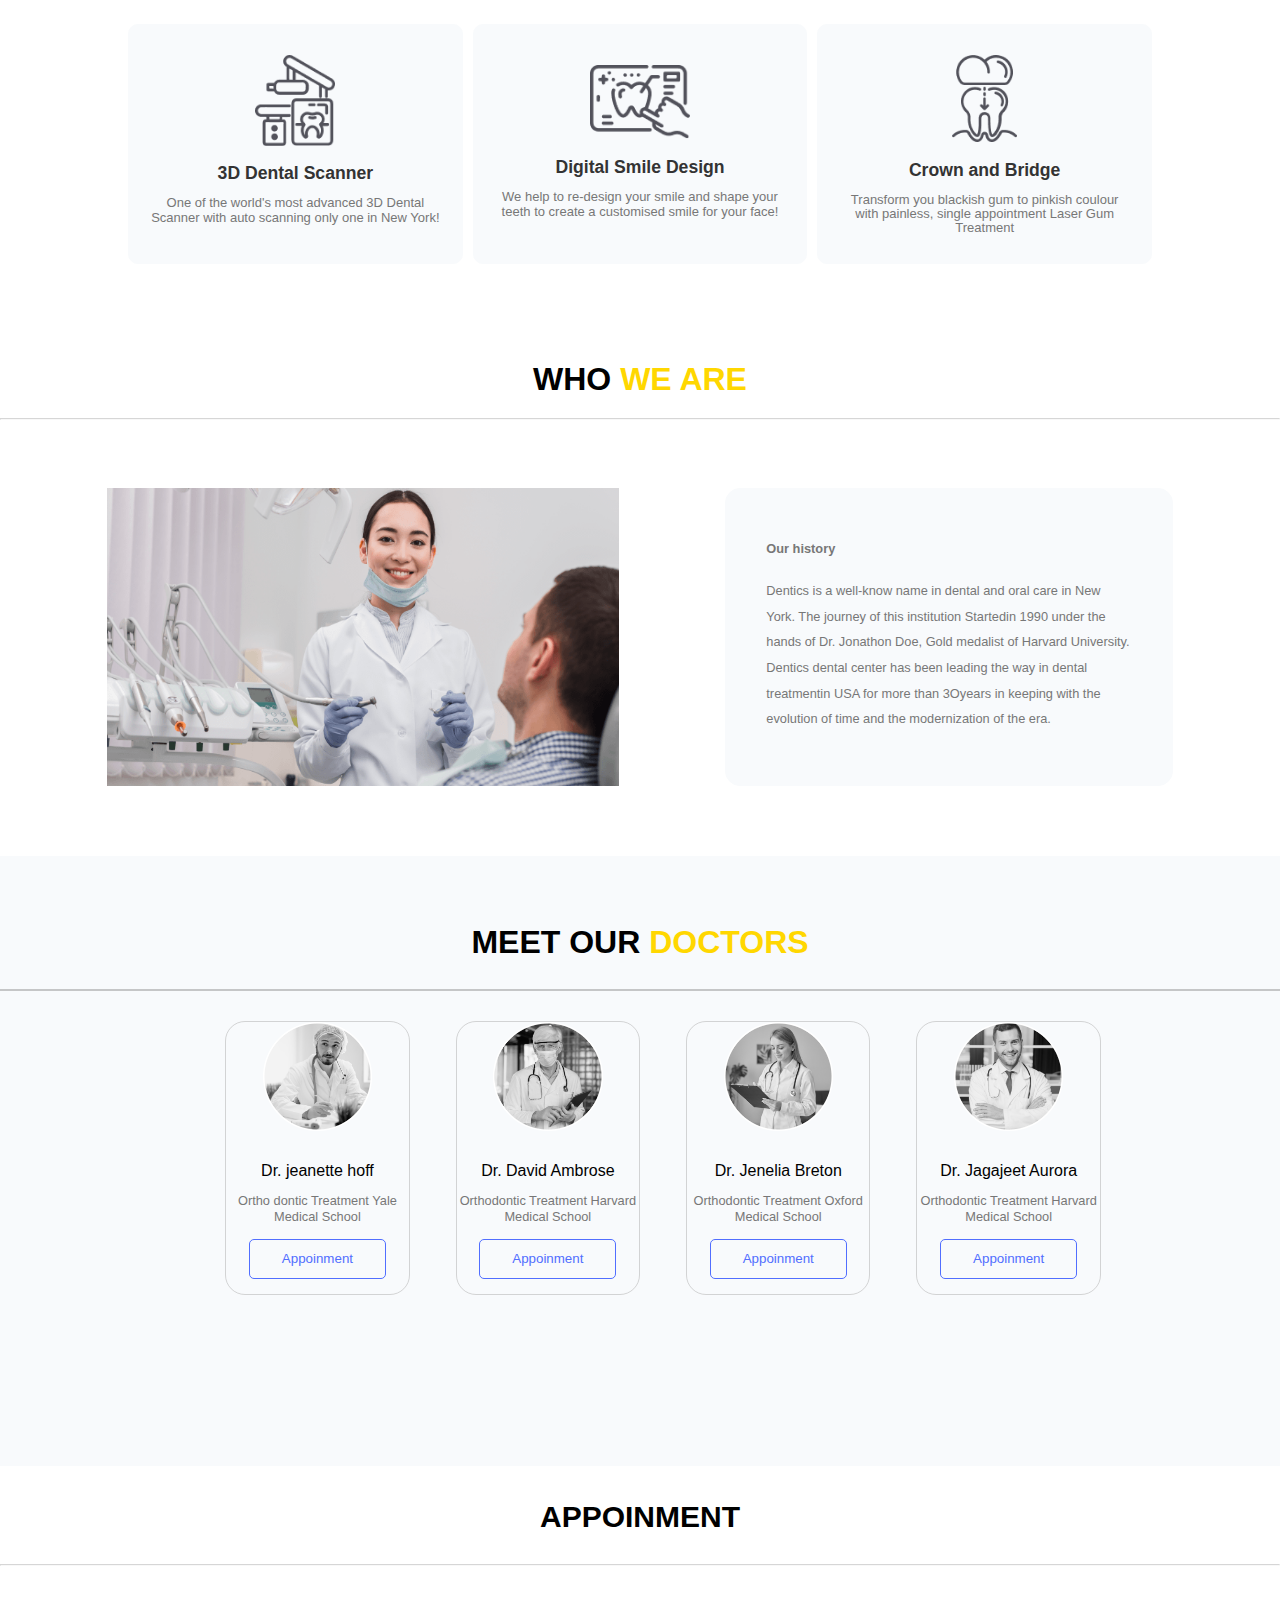
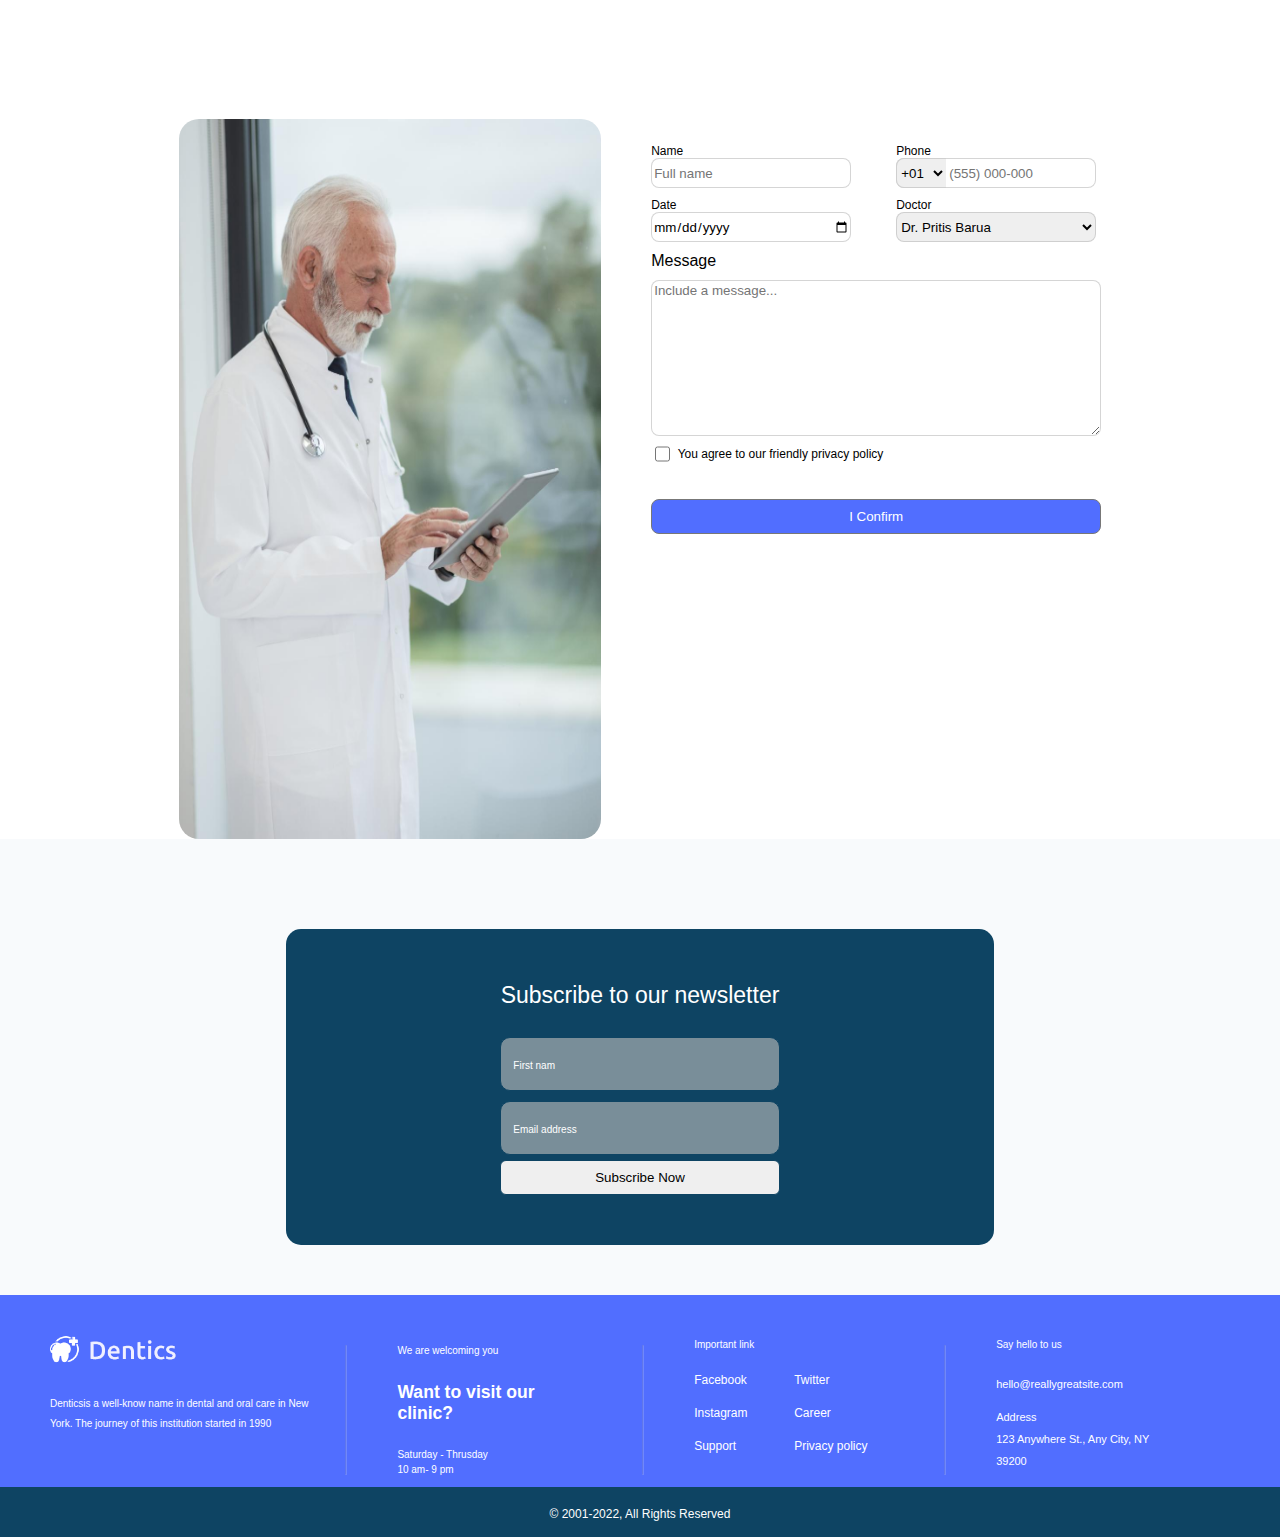
==== commit fdc051b7: "commit chaged" ====
--- a/index.html
+++ b/index.html
@@ -25,7 +25,7 @@
             <button class="appoienment">Login</button>
            
         </nav>
-         <a href="#"><i class='bx bx-menu' onclick="toggleMenu()"></i></a>
+         <i class='bx bx-menu' onclick="toggleMenu()"></i>
     </header> 
 
     <section id="service">
@@ -350,7 +350,7 @@
     <footer class="foote">
                 <p>© 2001-2022, All Rights Reserved</p>
     </footer>  
-<!-- <script src="script.js"></script> -->
+<script src="script.js"></script>
 </body>
 
 </html>--- a/CSS/style.css
+++ b/CSS/style.css
@@ -1089,7 +1089,10 @@
     font-size: 1rem;
 }
 
-
+#head  i{
+    display: none;
+    
+}
 /* RESPONSIVE */
 
 @media (max-width:590px){
@@ -1112,7 +1115,8 @@
         width: 150px;
      }
      
-     #head a i{
+     #head  i{
+        display: block;
         font-size: 30px;
         position: relative;
         top: 30px;
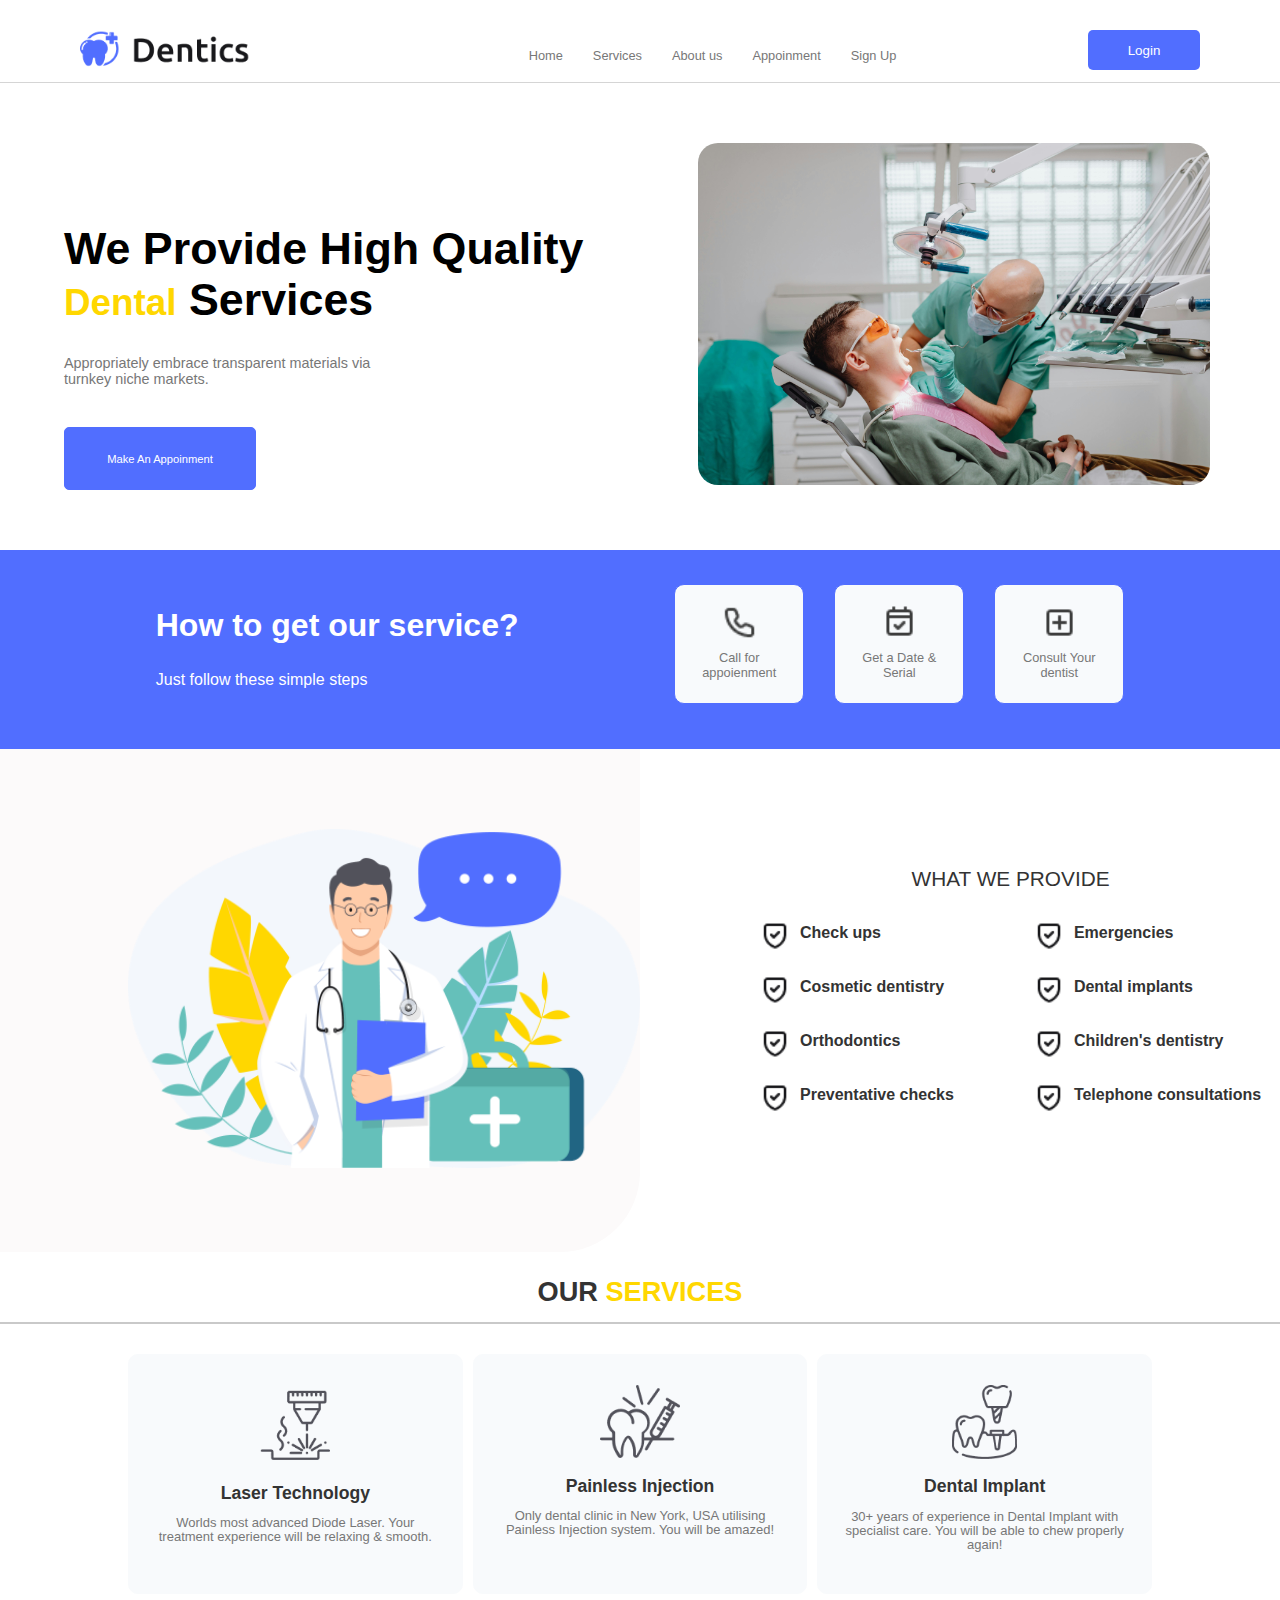
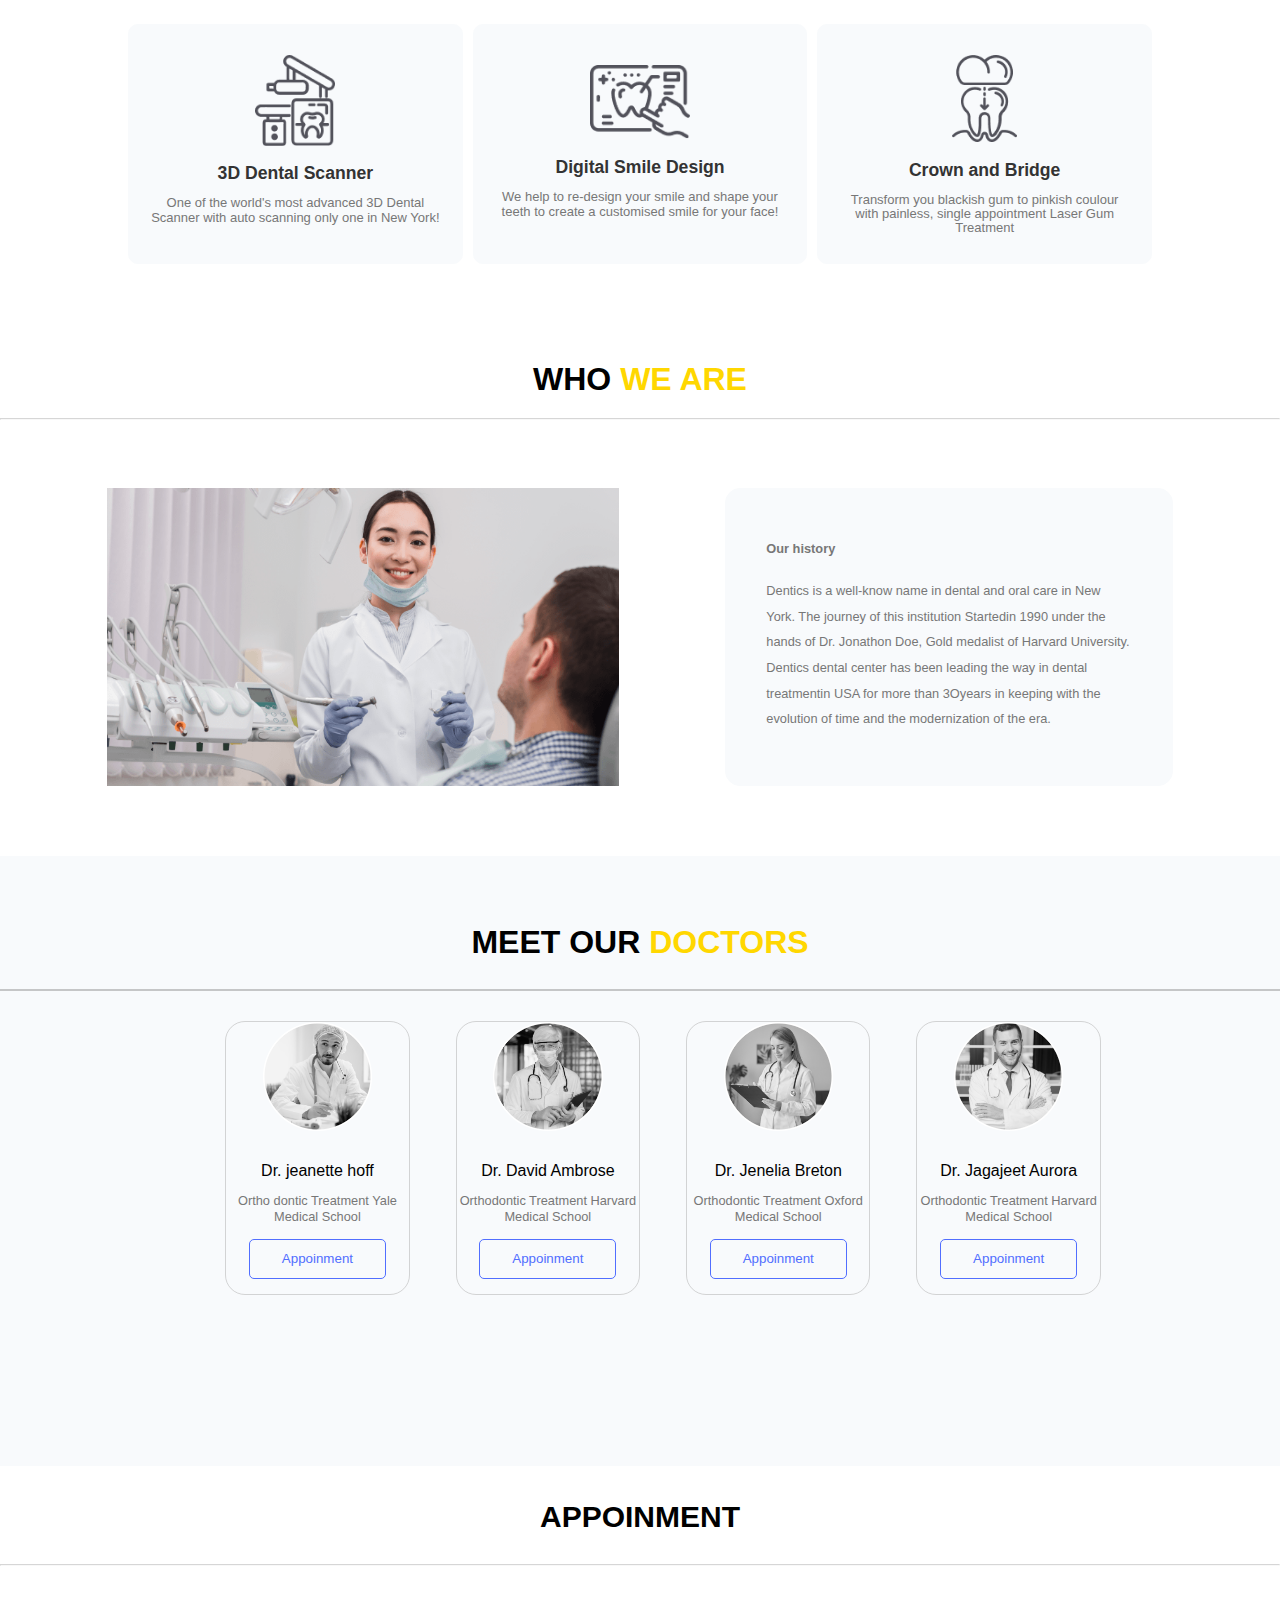
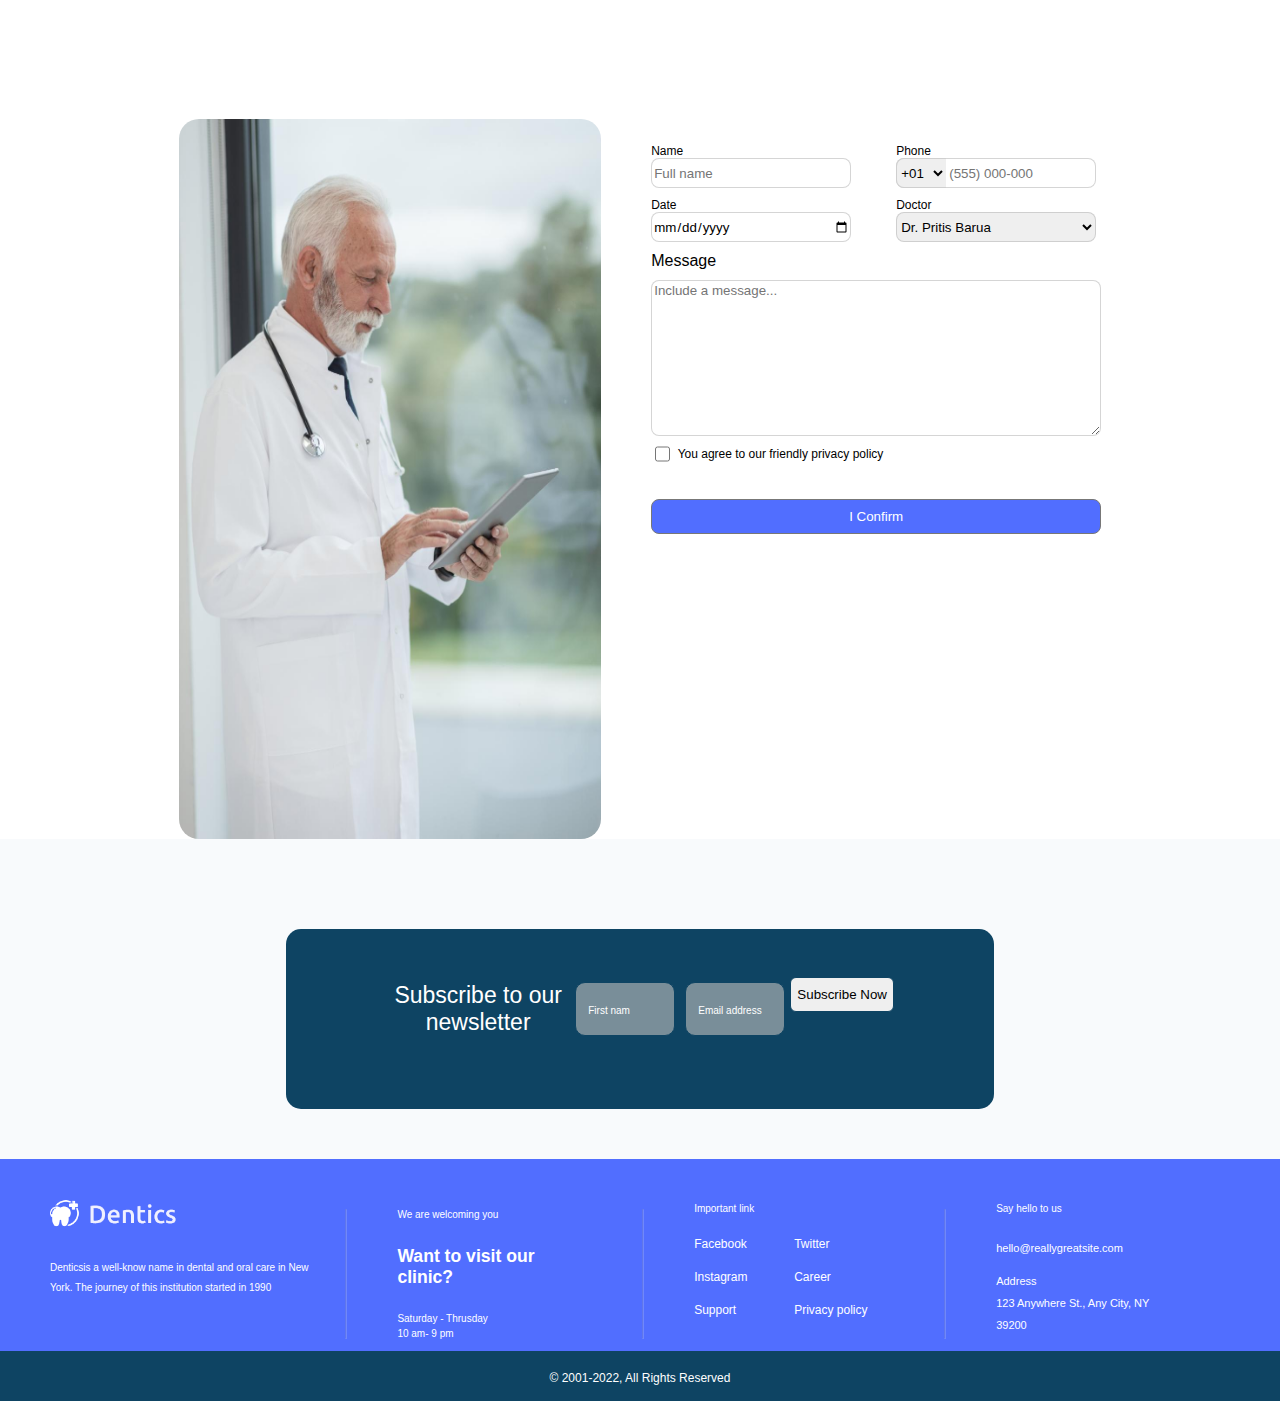
==== commit ee8fe33d: "mis a jour 2" ====
--- a/index.html
+++ b/index.html
@@ -16,13 +16,14 @@
             </div>
             <ul id="menu">
                 <!-- <li><img src="images/close-line (1).svg" alt=""></li> -->
-                <li><a href="#">Home</a></li>
+                <li><a href="index.html">Home</a></li>
                 <li><a  href="#">Services</a></li>
                 <li><a  href="#">About us</a></li>
                 <li><a  href="#">Appoinment</a></li>
-                <li><a  href="#">Sign Up</a></li>
+                <li><a  href="signup.html">Sign Up</a></li>
+                <li><button class="appoienment" id="log" onclick="redirectToPage()" >Login</button></li>
             </ul>
-            <button class="appoienment">Login</button>
+            <button class="appoienment" id="log" onclick="redirectToPage()" >Login</button>
            
         </nav>
          <i class='bx bx-menu' onclick="toggleMenu()"></i>
--- a/CSS/style.css
+++ b/CSS/style.css
@@ -8,13 +8,16 @@
     --muted: #777777;
     --whiteBG: #F8FAFC;
 }
-
+#entete ul  li button{
+    display: none;
+}
 *{
     font-family: sans-serif;
     font-weight: 300;
     box-sizing: border-box;
     
 }
+
 a{
     text-decoration: none;
     
@@ -822,12 +825,15 @@
     margin-top: 40px;
     border-radius: 15px;
     color: var(--white);
+    display: flex;
     
 }
 .subscribe h3{
     font-size: 23px;
 }
-
+.subscribe form{
+    display: flex;
+}
 .subscribe form input{
     width: 55%;
     height: 6vh;
@@ -1306,6 +1312,8 @@
      }
      #subscribe .subscribe form {
         width: 100%;
+        display: flex;
+        flex-direction: column;
      }
      #subscribe .subscribe form input{
         width: 100%;
@@ -1374,5 +1382,9 @@
      #head .entete #menu li{
         padding-bottom: 30px;
      }
-   
-}
+     #head .entete #menu li button{
+        display: block;
+        width: 100%;
+    }
+   
+}
